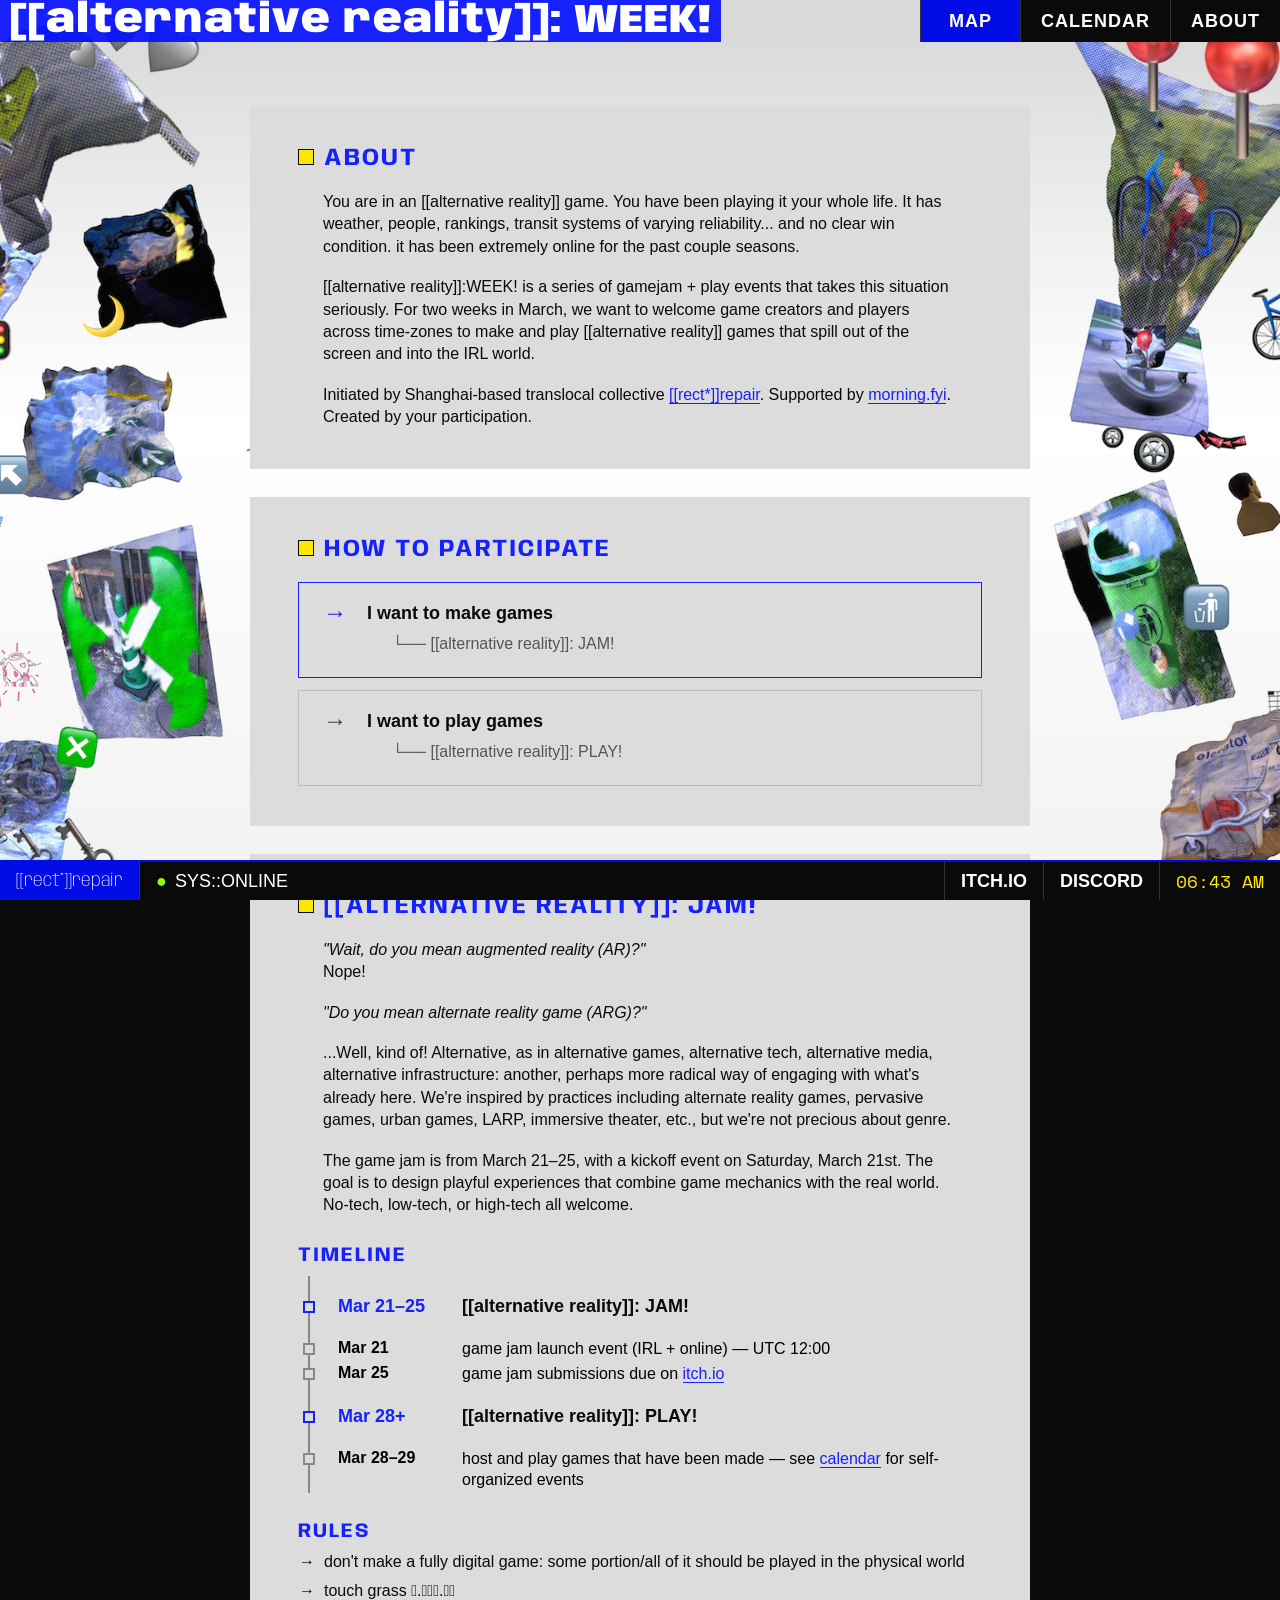
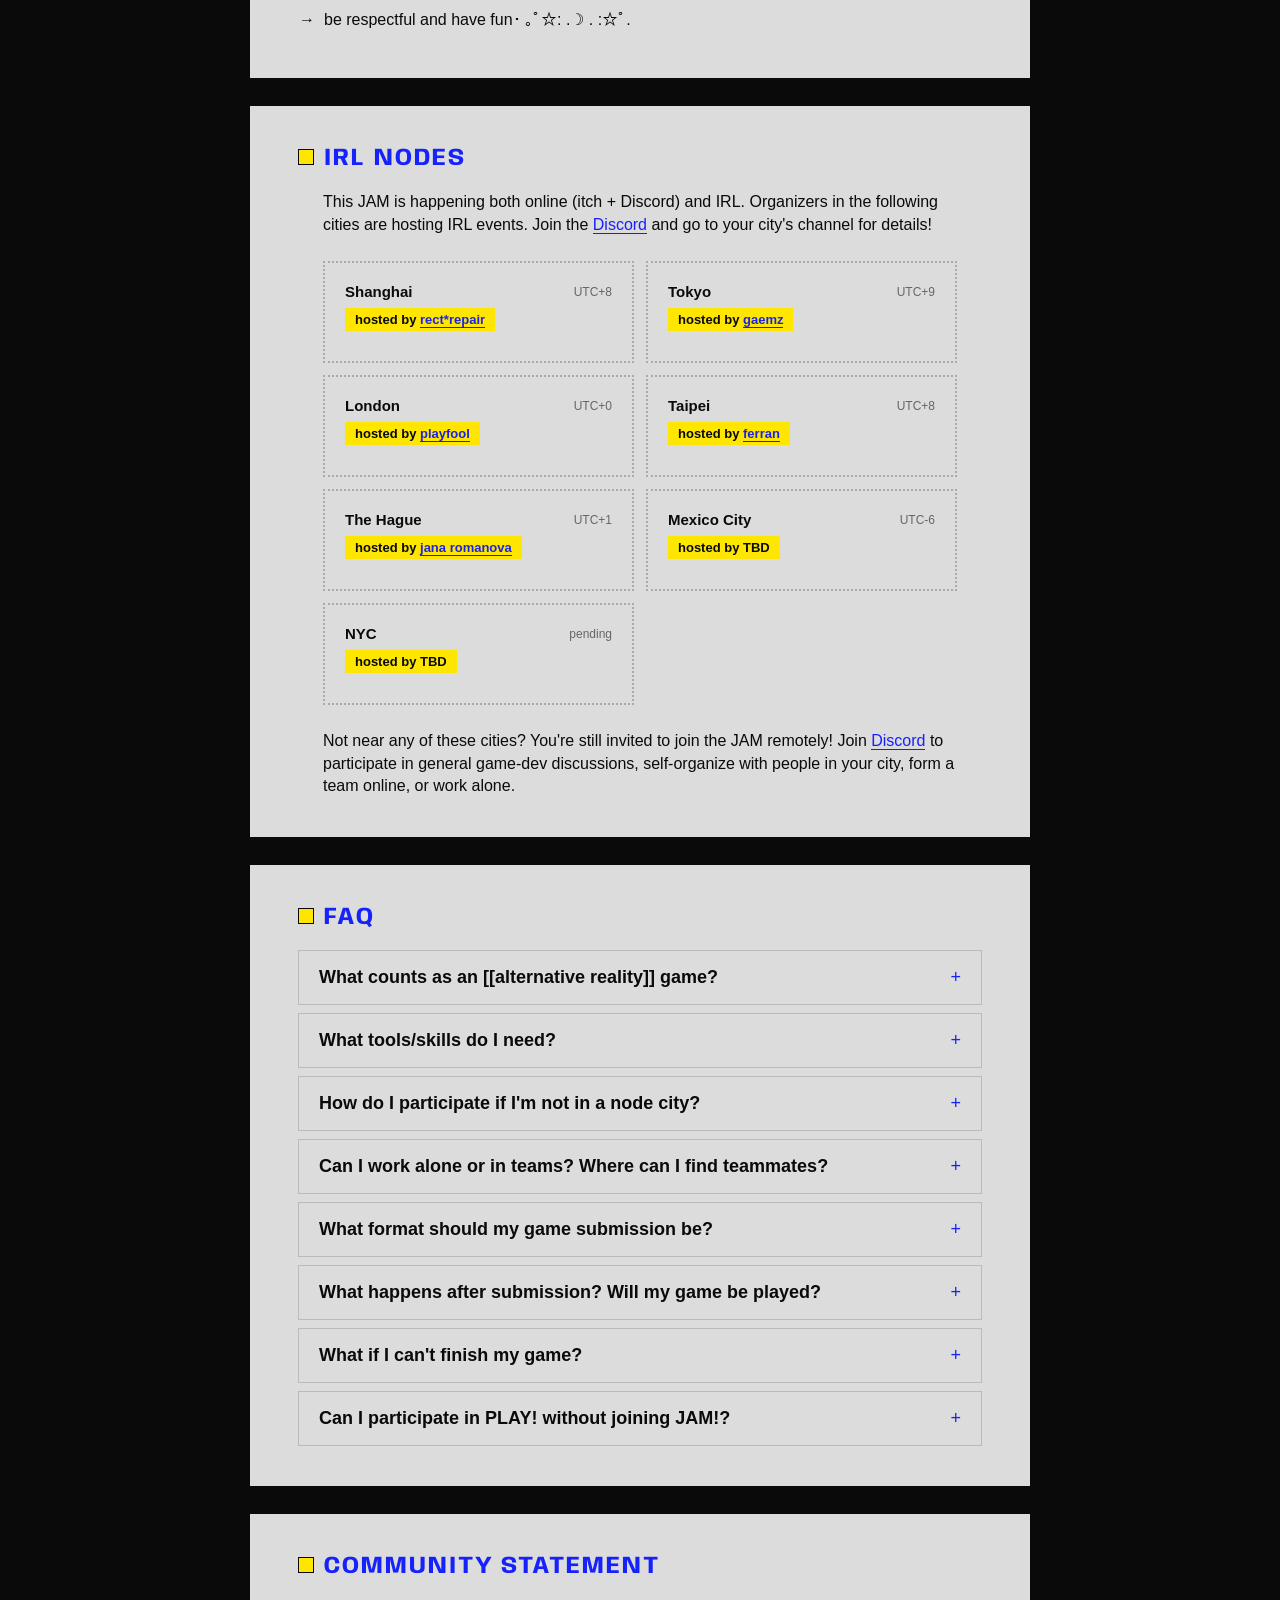
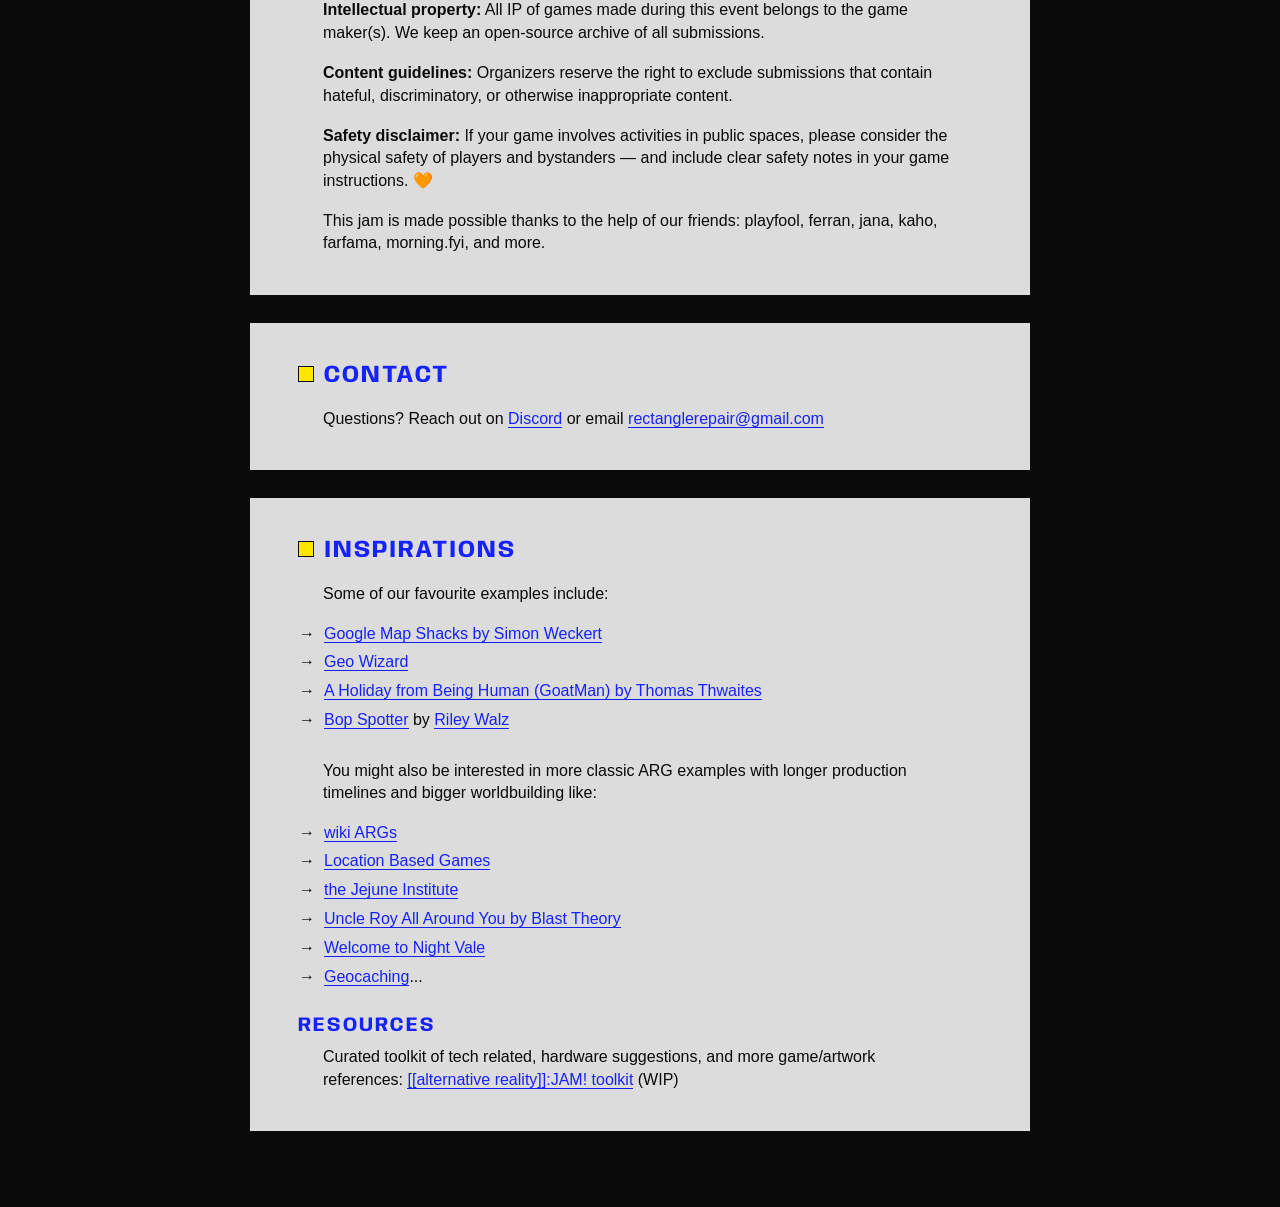
==== about.html @ b804eb49 "add calendar filter, PLAY info, temporary mobile fix" ====
<!DOCTYPE html>
<html lang="en">

<head>
    <meta charset="UTF-8">
    <meta name="viewport" content="width=device-width, initial-scale=1.0">
    <title>[[alternative reality]]: WEEK!</title>
    <link rel="icon" type="image/png" href="public/icon.png">
    <link rel="stylesheet" href="css/styles.css">
    <link rel="stylesheet" href="css/about.css">
</head>

<body class="page-about">
    <header>
        <button class="nav-toggle" onclick="document.querySelector('nav').classList.toggle('open')">☰</button>
        <div class="header-title">[[alternative reality]]: WEEK!</div>
        <nav>
            <a href="index.html" class="active">Map</a>
            <a href="calendar.html">Calendar</a>
            <a href="about.html">About</a>
        </nav>
    </header>

    <main class="about-main">
        <div class="about-content">
            <section class="about-section">
                <h2>about</h2>
                <p>You are in an [[alternative reality]] game. You have been playing it your whole life. It has weather,
                    people, rankings, transit systems of varying reliability... and no clear win condition. it has been
                    extremely online for the past couple seasons.</p>
                <p>[[alternative reality]]:WEEK! is a series of gamejam + play events that takes this situation
                    seriously. For two weeks in
                    March, we want to welcome game creators and players across time-zones to make and play [[alternative
                    reality]] games that spill out
                    of the screen and into the IRL world.</p>
                <p>Initiated by Shanghai-based translocal collective <a
                        href="http://instagram.com/rect_repair">[[rect*]]repair</a>. Supported by <a
                        href="https://morning.fyi">morning.fyi</a>. Created
                    by your participation.</p>
            </section>

            <!-- Branch selector -->
            <section class="about-section about-branch-nav">
                <h2>How to Participate</h2>
                <div class="steps">
                    <div class="step branch-step active" id="step-jam" onclick="switchBranch('jam')">
                        <div class="step-num">→</div>
                        <div class="step-content">
                            <strong>I want to make games</strong>
                            <p>└── [[alternative reality]]: JAM!</p>
                        </div>
                    </div>
                    <div class="step branch-step" id="step-play" onclick="switchBranch('play')">
                        <div class="step-num">→</div>
                        <div class="step-content">
                            <strong>I want to play games</strong>
                            <p>└── [[alternative reality]]: PLAY!</p>
                        </div>
                    </div>
                </div>
            </section>

            <!-- JAM! branch -->
            <div class="branch branch-jam active">
                <section class="about-section">
                    <h2>[[alternative reality]]: JAM!</h2>
                    <p><em>"Wait, do you mean augmented reality (AR)?"</em><br> Nope!</p>
                    <p><em>"Do you mean alternate reality game (ARG)?"</em><br></p>
                    <p>...Well, kind of! Alternative, as in alternative games, alternative tech, alternative media,
                        alternative infrastructure: another, perhaps more radical way of engaging with what's already
                        here. We're inspired by practices including alternate reality games, pervasive games, urban
                        games, LARP, immersive theater, etc., but we're not precious about genre.</p>
                    <p>The game jam is from March 21–25, with a kickoff event on Saturday, March 21st. The goal is to
                        design playful experiences that combine game mechanics with the real world. No-tech, low-tech,
                        or high-tech all welcome.</p>

                    <h3>Timeline</h3>
                    <div class="timeline">
                        <div class="timeline-item">
                            <div class="timeline-date">Mar 21–25</div>
                            <div class="timeline-content">
                                <strong>[[alternative reality]]: JAM!</strong>
                            </div>
                        </div>
                        <div class="timeline-sub-item">
                            <div class="timeline-date">Mar 21</div>
                            <div class="timeline-content">game jam launch event (IRL + online) — UTC 12:00</div>
                        </div>
                        <div class="timeline-sub-item">
                            <div class="timeline-date">Mar 25</div>
                            <div class="timeline-content">game jam submissions due on <a
                                    href="https://itch.io/jam/alternative-reality-week">itch.io</a></div>
                        </div>
                        <div class="timeline-item">
                            <div class="timeline-date">Mar 28+</div>
                            <div class="timeline-content">
                                <strong>[[alternative reality]]: PLAY!</strong>
                            </div>
                        </div>
                        <div class="timeline-sub-item">
                            <div class="timeline-date">Mar 28–29</div>
                            <div class="timeline-content">host and play games that have been made — see <a
                                    href="calendar.html">calendar</a> for self-organized events</div>
                        </div>
                    </div>

                    <h3>Rules</h3>
                    <ul>
                        <li>don't make a fully digital game: some portion/all of it should be played in the physical
                            world</li>
                        <li>touch grass 𖡼.𖤣𖥧𖡼.𖤣𖥧</li>
                        <li>be respectful and have fun･ ｡ﾟ☆: .☽ . :☆ﾟ.</li>
                    </ul>
                </section>

                <section class="about-section">
                    <h2>IRL Nodes</h2>
                    <p>This JAM is happening both online (itch + Discord) and IRL. Organizers in the following cities
                        are hosting IRL events. Join the <a href="https://discord.gg/XWcHTZeQg4">Discord</a> and go
                        to your city's channel for details!</p>
                    <div class="nodes-grid" id="nodes-grid"></div>
                    <p>Not near any of these cities? You're still invited to join the JAM remotely! Join <a
                            href="https://discord.gg/XWcHTZeQg4">Discord</a> to participate in general game-dev
                        discussions, self-organize with people in your city, form a team online, or work alone.</p>
                </section>

                <section class="about-section">
                    <h2>FAQ</h2>
                    <div class="faq-list">
                        <details class="faq-item">
                            <summary>What counts as an [[alternative reality]] game?</summary>
                            <p>Our definition is broader than the traditional "ARG"—any experience that combines game
                                mechanisms and real-world elements as part of its design. Think: GPS, maps, websites,
                                social media, texting, physical locations, role-playing, puzzles, public transport,
                                parcels, QR codes, city infrastructures, and more.</p>
                        </details>
                        <details class="faq-item">
                            <summary>What tools/skills do I need?</summary>
                            <p>Go no-tech, low-tech, or high-tech. You might use printed materials, websites, social
                                media accounts, online forums, Google Calendar, NFC tags, audio recordings… everything
                                honestly, or just clever use of public spaces.</p>
                        </details>
                        <details class="faq-item">
                            <summary>How do I participate if I'm not in a node city?</summary>
                            <p>You can make and play games from anywhere, and submit directly via itch.io! To find a
                                team or collaborator—in your city or across time zones—join the matchmaking in our
                                Discord.</p>
                        </details>
                        <details class="faq-item">
                            <summary>Can I work alone or in teams? Where can I find teammates?</summary>
                            <p>Both are equally welcome! We'd love to see teams form across countries, creating games
                                that require cooperation between multiple cities—but solo work is just as great.</p>
                        </details>
                        <details class="faq-item">
                            <summary>What format should my game submission be?</summary>
                            <p>Your itch.io submission should include:</p>
                            <ul>
                                <li><strong>Instructions page:</strong> Clear description of what game master/hosts and
                                    players need (location, materials, number of players, approximate playtime,
                                    etc.).</li>
                                <li><strong>Play mode declaration:</strong> See the options below.</li>
                                <li><strong>Any necessary files or links.</strong></li>
                            </ul>
                            <p>We encourage "pickup and play" games—well documented so anyone can join without you (the
                                designer) present.</p>
                        </details>
                        <details class="faq-item">
                            <summary>What happens after submission? Will my game be played?</summary>
                            <p>Games made during JAM! can be tested and played during the PLAY! period. How it works
                                depends on the play mode you select upon submission:</p>
                            <ul>
                                <li><strong>Self Host:</strong> You host your own game. Recruit players via Discord and
                                    organize your own sessions during the PLAY period.</li>
                                <li><strong>Open Pickup:</strong> Your game needs facilitation by someone but is
                                    clearly documented enough for others to run without you.</li>
                                <li><strong>Open Play:</strong> Your game can be played by the players without any
                                    facilitation.</li>
                            </ul>
                            <p>Organizers of IRL nodes as well as participants around the world are encouraged to host
                                public-facing games. All submissions will be included in our web archive, regardless of
                                whether they went through the PLAY! weekend.</p>
                        </details>
                        <details class="faq-item">
                            <summary>What if I can't finish my game?</summary>
                            <p>You can still submit later and self-organize play on your own timeline. Unfinished work
                                and prototypes are welcome in the archive.</p>
                        </details>
                        <details class="faq-item">
                            <summary>Can I participate in PLAY! without joining JAM!?</summary>
                            <p>Yes! PLAY! is open to everyone. Details on how to access games will be shared closer to
                                March 28.</p>
                        </details>
                    </div>
                </section>

                <section class="about-section">
                    <h2>Community Statement</h2>
                    <p><strong>Intellectual property:</strong> All IP of games made during this event belongs to the
                        game maker(s). We keep an open-source archive of all submissions.</p>
                    <p><strong>Content guidelines:</strong> Organizers reserve the right to exclude submissions that
                        contain hateful, discriminatory, or otherwise inappropriate content.</p>
                    <p><strong>Safety disclaimer:</strong> If your game involves activities in public spaces, please
                        consider the physical safety of players and bystanders — and include clear safety notes in your
                        game instructions. 🧡</p>
                    <p>This jam is made possible thanks to the help of our friends: playfool, ferran, jana, kaho,
                        farfama, morning.fyi, and more.</p>
                </section>

                <section class="about-section">
                    <h2>Contact</h2>
                    <p>Questions? Reach out on <a href="https://discord.gg/XWcHTZeQg4">Discord</a> or email
                        <a href="mailto:rectanglerepair@gmail.com">rectanglerepair@gmail.com</a>
                    </p>
                </section>

                <section class="about-section">
                    <h2>inspirations</h2>
                    <p>Some of our favourite examples include:</p>
                    <ul>
                        <li><a href="https://www.simonweckert.com/googlemapshacks.html" target="_blank"
                                rel="noopener">Google Map Shacks by Simon Weckert</a></li>
                        <li><a href="https://en.wikipedia.org/wiki/GeoWizard" target="_blank" rel="noopener">Geo
                                Wizard</a></li>
                        <li><a href="https://www.thomasthwaites.com/a-holiday-from-being-human-goatman/" target="_blank"
                                rel="noopener">A Holiday from Being Human (GoatMan) by Thomas Thwaites</a></li>
                        <li><a href="https://walzr.com/bop-spotter" target="_blank" rel="noopener">Bop Spotter</a> by
                            <a href="https://walzr.com/" target="_blank" rel="noopener">Riley Walz</a>
                        </li>
                    </ul>
                    <br>
                    <p>You might also be interested in more classic ARG examples with longer production timelines and
                        bigger worldbuilding like:</p>
                    <ul>
                        <li><a href="https://en.wikipedia.org/wiki/List_of_alternate_reality_games" target="_blank"
                                rel="noopener">wiki ARGs</a></li>
                        <li><a href="https://en.wikipedia.org/wiki/List_of_geolocation-based_video_games"
                                target="_blank" rel="noopener">Location Based Games</a></li>
                        <li><a href="https://web.archive.org/web/20140421083126/https://www.wired.com/2011/03/games-of-nonchalance-an-artistic-arg-experience-3/"
                                target="_blank" rel="noopener">the Jejune Institute</a></li>
                        <li><a href="https://www.blasttheory.co.uk/projects/uncle-roy-all-around-you/" target="_blank"
                                rel="noopener">Uncle Roy All Around You by Blast Theory</a></li>
                        <li><a href="https://www.welcometonightvale.com/" target="_blank" rel="noopener">Welcome to
                                Night Vale</a></li>
                        <li><a href="https://www.geocaching.com/play" target="_blank" rel="noopener">Geocaching</a>...
                        </li>
                    </ul>
                    <h3>Resources</h3>
                    <p>Curated toolkit of tech related, hardware suggestions, and more game/artwork references: <a
                            target="_blank"
                            href="https://docs.google.com/document/d/1BEC6eaXPB0YLhNiv1Oj7RgLSHzk-DN_jiOsfIBHckPo/edit?usp=sharing">[[alternative
                            reality]]:JAM! toolkit</a> (WIP)</p>
                </section>
            </div>

            <!-- PLAY! branch -->
            <div class="branch branch-play" id="play">
                <section class="about-section">
                    <h2>[[alternative reality]]: PLAY!</h2>
                    <p>From March 28, games made during JAM! are open for play. Find a session near you, host one, or
                        play online. PLAY! is open to everyone — you don't need to have participated in JAM! to join.
                    </p>
                </section>

                <section class="about-section">
                    <h2>How to Play</h2>
                    <div class="faq-list">
                        <details class="faq-item">
                            <summary>Find a session</summary>
                            <p>Check the calendar for upcoming sessions organized by other players and hosts. Filter by
                                your timezone or city to find something nearby, or look for online sessions open to
                                everyone.</p>
                            <p><a href="calendar.html">→ view calendar</a></p>
                        </details>
                        <details class="faq-item">
                            <summary>Host a session</summary>
                            <p>Pick any game from the itch.io submissions and organize a play session — in your city,
                                fully online, or across time zones. You don't need to be the designer to host. Join
                                Discord to coordinate with other hosts and find players.</p>
                            <p><a href="https://discord.gg/XWcHTZeQg4" target="_blank">→ join Discord</a></p>
                        </details>
                        <details class="faq-item">
                            <summary>Add your session to the calendar</summary>
                            <p>Want your session to show up on the community calendar so others can find and join?
                                Submit
                                your event details and it will appear on this site's calendar page.</p>
                            <p><a href="#" target="_blank">→ submit an event</a></p>
                        </details>
                        <details class="faq-item">
                            <summary>Self-organize</summary>
                            <p>PLAY! is open-ended — you can run sessions anytime after March 28, on your own timeline.
                                Invite others via Discord or itch.io comments. There's no deadline for playing.</p>
                        </details>
                    </div>
                </section>

                <section class="about-section">
                    <h2>Community Statement</h2>
                    <p><strong>Intellectual property:</strong> All IP of games made during this event belongs to the
                        game maker(s). We keep an open-source archive of all submissions.</p>
                    <p><strong>Content guidelines:</strong> Organizers reserve the right to exclude submissions that
                        contain hateful, discriminatory, or otherwise inappropriate content.</p>
                    <p><strong>Safety disclaimer:</strong> If your game involves activities in public spaces, please
                        consider the physical safety of players and bystanders — and include clear safety notes in your
                        game instructions. 🧡</p>
                    <p>This jam is made possible thanks to the help of our friends: playfool, ferran, jana, kaho,
                        farfama, morning.fyi, and more.</p>
                </section>

                <section class="about-section">
                    <h2>Contact</h2>
                    <p>Questions? Reach out on <a href="https://discord.gg/XWcHTZeQg4">Discord</a> or email
                        <a href="mailto:rectanglerepair@gmail.com">rectanglerepair@gmail.com</a>
                    </p>
                </section>
            </div>


        </div>
    </main>

    <footer>
        <div class="footer-brand">[[rect*]]repair</div>
        <div class="footer-status">
            <span class="blink">●</span>
            <span>SYS::ONLINE</span>
        </div>
        <div class="footer-links">
            <a href="https://itch.io/jam/alternative-reality-jam">ITCH.IO</a>
            <a href="https://discord.gg/XWcHTZeQg4">DISCORD</a>
        </div>
        <div class="footer-time" id="current-time"></div>
    </footer>
    <script src="nodes-data.js"></script>
    <script>
        function switchBranch(branch) {
            document.querySelectorAll('.branch').forEach(b => b.classList.remove('active'));
            document.querySelector('.branch-' + branch).classList.add('active');
            document.querySelectorAll('.branch-step').forEach(s => s.classList.remove('active'));
            document.getElementById('step-' + branch).classList.add('active');
            // Scroll to branch content
            document.querySelector('.branch-' + branch).scrollIntoView({ behavior: 'smooth', block: 'start' });
        }
    </script>
    <script>
        // Render nodes grid from shared data
        (function () {
            const grid = document.getElementById('nodes-grid');
            if (!grid) return;
            grid.innerHTML = NODES.map(node => {
                const orgHtml = node.url
                    ? `<div class="node-org">hosted by <a href="${node.url}">${node.org}</a></div>`
                    : `<div class="node-org">hosted by ${node.org}</div>`;
                return `
                    <div class="node-card">
                        <div class="node-header">
                            <span class="node-city">${node.city}</span>
                            <span class="node-tz">${node.tz}</span>
                        </div>
                        ${orgHtml}
                    </div>`;
            }).join('');
        })();

        function updateTime() {
            const now = new Date();
            const time = now.toLocaleTimeString('en-US', { hour: '2-digit', minute: '2-digit' });
            document.getElementById('current-time').textContent = time;
        }
        updateTime();
        setInterval(updateTime, 1000);
    </script>
</body>

</html>
---- css/styles.css ----
@import url('https://fonts.googleapis.com/css2?family=Space+Mono:ital,wght@0,400;0,700;1,400&family=Anybody:wght@400;700;900&display=swap');

:root {
    --blue: #000dffe6;
    --blue-light: #84a8ec;
    --yellow: #ffe600;
    --cyan: #0040ff;
    --lime: #91ff00;
    --black: #0a0a0a;
    --white: #ffffff;
    --gray: #dcdcdc;
    --transgray: #dcdcdca0;
    --darkgray: #6a6a6a;

    --body: Arial, sans-serif;
    --mono: 'Space Mono', monospace;
    --display: 'Anybody', sans-serif;

    --border: 2px solid var(--blue);
    --border-dark: 2px solid var(--black);

    /* gradient palette */
    --grad-1: linear-gradient(135deg, #ff6b6b 0%, #feca57 25%, #48dbfb 50%, #ff9ff3 75%, #54a0ff 100%);
    --grad-2: linear-gradient(90deg, #00ff87 0%, #60efff 50%, #ff00e5 100%);
}

* {
    margin: 0;
    padding: 0;
    box-sizing: border-box;
}

body {
    font-family: var(--body);
    font-size: 18px;
    background: var(--black);
    color: var(--white);
    min-height: 100vh;
    overflow-x: hidden;
}

/* ==================== */
/* UNIFIED HEADINGS */
/* ==================== */

h1,
h2,
h3,
h4 {
    font-family: var(--display);
    font-weight: 700;
    text-transform: uppercase;
    letter-spacing: 2px;
    color: var(--blue);
    margin: 0;
}

h1 {
    font-size: 36px;
    font-weight: 900;
}

h2 {
    font-size: 24px;
}

h3 {
    font-size: 20px;
}

h4 {
    font-size: 18px;
}


/* primary hover */
.hover-primary:hover,
.calendar-day:hover:not(.inactive),
nav a:hover,
.footer-links a:hover {
    background: var(--lime);
    color: var(--black);
}

/* secondary hover border highlight */
.hover-border:hover,
.step:hover,
.faq-item:hover,
.node-card:hover {
    border-color: var(--blue);
}


.hover-shift:hover,
.event-item:hover {
    transform: translateX(4px);
}

/* HEADER */
header {
    display: flex;
    width: 100%;
    align-items: stretch;
    position: fixed;
    z-index: 999;
    top: 0px;
}

.header-title {
    font-family: var(--display);
    font-size: 40px;
    font-weight: 900;
    color: var(--white);
    background: var(--blue);
    padding: 0 10px;
    display: flex;
    align-items: center;
    letter-spacing: 1px;
}

nav {
    background: var(--black);
    display: flex;
    margin-left: auto;
    width: 360px;
}

nav a {
    padding: 0 20px;
    text-decoration: none;
    color: var(--white);
    border-left: 1px solid #333;
    transition: all 0.1s;
    font-size: 18px;
    text-transform: uppercase;
    letter-spacing: 1px;
    font-weight: 700;
    display: flex;
    align-items: center;
    justify-content: center;
    flex: 1;
}

nav a:hover {
    background: var(--lime);
    color: var(--black);
    text-decoration: dotted;
    text-underline-position: below;
}

nav a.active {
    background: var(--blue);
    color: var(--white);
}

/* Mobile nav toggle */
.nav-toggle {
    display: none;
    font-family: var(--display);
    background: var(--blue);
    border: none;
    color: var(--white);
    font-size: 30px;
    cursor: pointer;
    z-index: 1000;
}

.nav-toggle:hover {
    background: var(--lime);
    color: var(--black);
}

/* MAIN LAYOUT */
main {
    display: flex;
    height: calc(100vh - 40px);
}

/* MAP SECTION */
.map-section {
    flex: 1;
    border-right: 3px solid var(--blue);
    position: relative;
    background: var(--black);
    overflow: hidden;
    min-width: 0;
}

#map {
    position: absolute;
    top: 0;
    left: 0;
    right: 0;
    bottom: 0;
    width: 100%;
    height: 100%;
}

/* Override maplibre popup styles for dark theme */
.maplibregl-popup-content {
    background: var(--black) !important;
    border: 2px solid var(--white) !important;
    border-radius: 0 !important;
    padding: 16px !important;
    color: var(--white) !important;
    font-family: var(--mono) !important;
}

.maplibregl-popup-close-button {
    font-size: 24px !important;
    width: 32px !important;
    height: 32px !important;
    line-height: 28px !important;
    color: var(--white) !important;
    right: 4px !important;
    top: 4px !important;
}

.maplibregl-popup-close-button:hover {
    background: var(--blue) !important;
    color: var(--white) !important;
}

.maplibregl-popup-anchor-bottom .maplibregl-popup-tip {
    border-top-color: var(--white) !important;
}

.map-overlay {
    position: absolute;
    top: 58px;
    left: 20px;
    background: var(--black);
    border: 2px solid var(--white);
    padding: 12px 16px;
    font-size: 12px;
    z-index: 10;
}

.map-overlay h3 {
    margin-bottom: 8px;
    padding-bottom: 8px;
    border-bottom: 1px solid var(--white);
    color: var(--blue);
}

.coord {
    font-family: var(--mono);
    color: #666;
}

/* Stats overlay */
.stats-overlay {
    position: absolute;
    top: 58px;
    right: 20px;
    z-index: 10;
}

.stat-box {
    background: var(--black);
    color: var(--yellow);
    padding: 12px 16px;
    margin-bottom: 8px;
    font-weight: 700;
}

/* Style switcher */
.style-switcher {
    position: absolute;
    bottom: 20px;
    left: 20px;
    background: var(--black);
    border: 1px solid var(--white);
    padding: 8px 12px;
    font-size: 12px;
    z-index: 10;
    cursor: pointer;
    transition: all 0.1s;
}

.style-switcher:hover {
    background: var(--blue);
    border-color: var(--blue);
}

.style-switcher .label {
    color: #666;
    font-size: 10px;
    text-transform: uppercase;
    letter-spacing: 1px;
    margin-bottom: 4px;
}

#style-indicator {
    color: var(--white);
    font-weight: 600;
}

.stat-box .num {
    font-family: var(--display);
    font-size: 32px;
    line-height: 1;
}

.stat-box .label {
    font-size: 10px;
    text-transform: uppercase;
    letter-spacing: 1px;
}

/* Popup styles */
.marker-popup {
    font-family: var(--mono);
    font-size: 12px;
}

.marker-popup h4 {
    margin-bottom: 4px;
    color: var(--yellow);
}

.marker-popup .org {
    color: var(--white);
    margin-bottom: 4px;
}

.marker-popup .coord {
    color: #666;
    font-size: 10px;
}

/* SIDEBAR */
.sidebar {
    margin: 40px 0;
    width: 360px;
    flex-shrink: 0;
    background: var(--gray);
    display: flex;
    flex-direction: column;
    height: 100%;
    overflow-y: auto;
}

.sidebar-section {
    border-bottom: 2px solid var(--black);
    padding: 20px;
    padding-bottom: 40px;
}

.sidebar-section h2 {
    margin-bottom: 12px;
    display: flex;
    gap: 8px;
}

.sidebar-section h2::before {
    content: '';
    width: 14px;
    height: 14px;
    background: var(--yellow);
    border: 2px solid var(--black);
}

/* CALENDAR (mini / sidebar) */
.calendar {
    display: grid;
    grid-template-columns: repeat(7, 1fr);
    gap: 2px;
    background: var(--black);
    border: 2px solid var(--black);
}

.calendar-header {
    background: var(--black);
    color: #666;
    padding: 8px 4px;
    text-align: center;
    font-size: 10px;
    text-transform: uppercase;
}

.calendar-day {
    background: var(--gray);
    padding: 6px;
    min-height: 44px;
    font-size: 12px;
    position: relative;
    cursor: pointer;
    transition: all 0.1s;
    color: var(--black);
}

.calendar-day:hover {
    background: var(--lime);
}

.calendar-day.inactive {
    background: var(--darkgray);
    color: #999;
    cursor: default;
}

.calendar-day.has-event {
    background: linear-gradient(135deg, var(--gray) 70%, transparent 70%),
        var(--yellow);
    color: var(--black);
}

.calendar-day.jam-day {
    background: linear-gradient(135deg, var(--gray) 70%, transparent 70%),
        var(--blue);
    color: var(--black);
}

.calendar-day.play-day {
    background: linear-gradient(135deg, var(--gray) 70%, transparent 70%),
        var(--lime);
    color: var(--black);
}

.calendar-day.launch {
    background: linear-gradient(135deg, var(--gray) 70%, transparent 70%),
        var(--blue);
    color: var(--black);
    font-weight: 700;
}

.day-num {
    font-weight: 600;
}

.day-label {
    font-size: 8px;
    text-transform: uppercase;
    margin-top: 2px;
    line-height: 1.2;
    color: var(--black);
}

.calendar-day.has-event .day-label {
    color: var(--black);
}

.calendar-day.launch .day-label {
    color: var(--blue);
}

/* LOCATIONS LIST */
.locations-list {
    list-style: none;
}

.location-item {
    display: flex;
    align-items: center;
    gap: 10px;
    padding: 8px 8px;
    border-bottom: 1px dotted #444;
    cursor: pointer;
    transition: all 0.1s;
}

.location-item:hover {
    padding-left: 12px;
}

.location-info {
    flex: 1;
}

.location-city {
    font-weight: 700;
    font-size: 18px;
    padding-bottom: 3px;
    color: var(--black);
}

.location-org {
    font-size: 14px;
    color: var(--blue);
}

.location-tz {
    font-size: 12px;
    color: #666;
    font-family: var(--mono);
}

/* EVENT LIST */
.event-list {
    list-style: none;
}

.event-item {
    border: 2px solid #444;
    margin-bottom: 8px;
    transition: all 0.1s;
}

.event-item:hover {
    border-color: var(--blue);
    transform: translateX(4px);
}

.event-header {
    display: flex;
    justify-content: space-between;
    align-items: center;
    padding: 10px 12px;
    border-bottom: 1px solid #444;
}

.event-title {
    color: var(--black);
    font-weight: 600;
    font-size: 16px;
}

.event-location {
    font-size: 9px;
    padding: 3px 6px;
    background: var(--blue);
    color: var(--black);
    font-weight: 700;
}

.event-meta {
    padding: 8px 12px;
    font-size: 12px;
    display: flex;
    gap: 12px;
    color: #999;
}

.event-item.event-color-jam {
    border-left: 4px solid var(--blue);
}

.event-item.event-color-play {
    border-left: 4px solid var(--yellow);
}

@keyframes blink {

    0%,
    50% {
        opacity: 1;
    }

    51%,
    100% {
        opacity: 0;
    }
}

/* FOOTER */
footer {
    background: var(--black);
    position: fixed;
    bottom: 0;
    left: 0;
    right: 0;
    height: 40px;
    display: flex;
    align-items: stretch;
    font-size: 18px;
    border-top: 2px solid var(--blue);
    z-index: 100;
}

.footer-brand {
    background: var(--blue);
    color: var(--white);
    padding: 0 16px;
    display: flex;
    align-items: center;
    font-weight: 200;
    font-family: var(--display);
}

.footer-status {
    padding: 0 16px;
    display: flex;
    align-items: center;
    gap: 8px;
    border-left: 1px solid #333;
    color: var(--white);
}

.footer-status .blink {
    color: var(--lime);
    animation: blink 1s infinite;
}

.footer-links {
    display: flex;
    margin-left: auto;
}

.footer-links a {
    color: var(--white);
    text-decoration: none;
    padding: 0 16px;
    display: flex;
    align-items: center;
    border-left: 1px solid #333;
    font-weight: 700;
    transition: all 0.1s;
}

.footer-links a:hover {
    background: var(--lime);
    color: var(--black);
}

.footer-time {
    padding: 0 16px;
    display: flex;
    align-items: center;
    border-left: 1px solid #333;
    color: var(--yellow);
    font-family: var(--mono);
}


@media (max-width: 900px) {

    main {
        flex-direction: column;
        height: auto;
        min-height: calc(100vh - 40px);
    }

    .map-section {
        min-height: 60vh;
        padding: 0px;
        border: none;
    }

    .header-title {
        font-size: 25px;
        margin: none;
        padding: none;
    }

    .nav-toggle {
        display: flex;
        align-items: center;
        padding: 0px 10px;
        order: -1;
    }

    .map-section {
        flex: 1;
        top: 38px;
        border: none;
        border-right: none;
        position: relative;
        overflow: hidden;
        min-width: 0;
    }

    nav {
        position: fixed;
        top: 0;
        left: 0;
        width: 100%;
        padding-left: 50px;
        /* height: 100vh; */
        flex-direction: column;
        background: var(--black);
        transition: transform 0.3s;
        z-index: 999;
        transform: translateX(-100%);
    }

    nav.open {
        transform: translateX(0);
    }

    nav a {
        border-left: none;
        font-size: 28px;
        padding: 10px;
        justify-content: flex-start;
    }

    /* main {
        height: 100vh;
    } */
    .sidebar {
        width: 100%;
        height: auto;
    }

    .sidebar-section {
        border-bottom: 2px solid var(--black);
        /* padding-bottom: 40px; */
    }
}

@media (max-width: 768px) {
    footer {
        font-size: 12px;
        height: auto;
        flex-wrap: wrap;
    }

    .footer-brand {
        padding: 8px 12px;
        font-size: 14px;
    }

    .footer-status {
        padding: 8px 10px;
        font-size: 11px;
    }

    .footer-links {
        order: 3;
        width: 100%;
        border-top: 1px solid #333;
    }

    .footer-links a {
        flex: 1;
        justify-content: center;
        padding: 8px;
        font-size: 11px;
        border-left: none;
        border-right: 1px solid #333;
    }

    .footer-links a:last-child {
        border-right: none;
    }

    .footer-time {
        padding: 8px 10px;
        font-size: 11px;
        margin-left: auto;
    }

    main {
        margin-bottom: 80px;
    }
}

/* UTILITIES */
.mono {
    font-family: var(--mono);
}

.uppercase {
    text-transform: uppercase;
}

.small {
    font-size: 11px;
}
---- css/about.css ----
/* Fixed background on body so it doesn't scroll; only on about page */
body.page-about {
    background: var(--black) url('../public/side-background.png') center center no-repeat fixed;
    background-size: cover;
}

.about-main {
    display: block;
    min-height: calc(100vh - 90px);
    margin-top: 58px;
    margin-bottom: 40px;
    background: transparent;
}

.about-content {
    max-width: 860px;
    margin: 0 auto;
    padding: 48px 40px;
}

.about-section {
    background: var(--gray);
    /* border: 2px solid #444; */
    padding: 40px 48px;
    margin-bottom: 28px;
    color: var(--black);
}

.about-section h2 {
    margin-bottom: 10px;
    padding-bottom: 10px;
    /* border-bottom: 1px solid #444; */
    display: flex;
    gap: 10px;
}

.about-section h3 {
    margin-top: 28px;
    padding-bottom: 10px;
    /* border-bottom: 1px solid #444; */
    display: flex;
    gap: 10px;
}

.about-section h2::before {
    content: '';
    width: 14px;
    height: 14px;
    background: var(--yellow);
    border: 1px solid var(--black);
    flex-shrink: 0;
    margin-top: 3px;
}

.about-section p {
    font-size: 16px;
    margin-bottom: 18px;
    padding: 0 25px;
    line-height: 1.4;
    color: var(--black);
}

.about-section p:last-child {
    margin-bottom: 0px;
}

.about-section ul {
    padding-left: 0;
    list-style: none;
}

.about-section li {
    font-size: 16px;
    line-height: 1.3;
    margin-bottom: 8px;
    padding-left: 26px;
    position: relative;
}

.about-section li::before {
    content: '→';
    position: absolute;
    left: 1px;
}

/* PLAY! horizontal scroll */
.play-scroll {
    display: flex;
    gap: 12px;
    overflow-x: auto;
    padding-bottom: 8px;
    scrollbar-width: thin;
    scrollbar-color: var(--blue) transparent;
}

.play-scroll::-webkit-scrollbar {
    height: 4px;
}

.play-scroll::-webkit-scrollbar-thumb {
    background: var(--blue);
}

.play-card {
    flex: 0 0 240px;
    border: 1px solid #bbb;
    padding: 18px 20px;
    display: flex;
    flex-direction: column;
    gap: 8px;
    transition: border-color 0.1s;
}

.play-card:hover {
    border-color: var(--blue);
}

.play-card-num {
    font-size: 11px;
    color: #888;
    font-family: var(--mono);
}

.play-card h4 {
    font-size: 16px;
    font-weight: 700;
    color: var(--black);
    margin: 0;
}

.play-card p {
    font-size: 14px;
    color: #444;
    margin: 0;
    padding: 0;
    line-height: 1.4;
    flex-grow: 1;
}

.play-card a {
    font-size: 13px;
    margin-top: 12px;
    display: inline-block;
}


.faq-item ul {
    list-style: disc;
}

.faq-item ul li::before {
    content: none;
}

.faq-item ul li {
    padding-left: 0;
}


.about-section a {
    color: var(--blue);
    text-decoration: none;
    border-bottom: 1px solid var(--blue);
}

.about-section a:hover {
    background: var(--blue);
    color: var(--white);
}



.about-section .timeline {
    border-left: 2px solid #888;
    margin-left: 10px;
    padding-left: 0;
}

.about-section .timeline-item {
    display: flex;
    gap: 24px;
    padding: 20px 0;
    padding-left: 28px;
    margin-left: px;
    /* border-left: 2px solid transparent; */
    position: relative;
}

.about-section .timeline-item::before {
    content: '';
    position: absolute;
    left: -7px;
    top: 25px;
    width: 8px;
    height: 8px;
    background: var(--gray);
    border: 2px solid var(--blue);
}


.about-section .timeline-date {
    font-size: 18px;
    font-weight: 700;
    min-width: 100px;
    color: var(--blue);
    /* padding-top: 0px; */
}

.about-section .timeline-content strong {
    display: block;
    font-size: 18px;
    color: var(--black);
}


.about-section .timeline-sub-item {
    display: flex;
    gap: 24px;
    padding: 2px 0;
    padding-left: 30px;
    margin-left: -2px;
    position: relative;
}

.about-section .timeline-sub-item::before {
    content: '';
    position: absolute;
    left: -5px;
    top: 6px;
    width: 8px;
    height: 8px;
    background: var(--gray);
    border: 2px solid #888;
}

.about-section .timeline-sub-item .timeline-date {
    font-size: 16px;
    font-weight: 600;
    min-width: 100px;
    color: #000000;
}

.about-section .timeline-sub-item .timeline-content {
    font-size: 16px;
    color: #000000;
    line-height: 1.3;
}


/* nodes grid */

.nodes-grid {
    display: grid;
    grid-template-columns: repeat(auto-fit, minmax(220px, 1fr));
    gap: 12px;
    margin: 25px;
}

.node-card {
    border: 2px dotted #aaa;
    padding: 20px;
    transition: all 0.1s;
    background: var(--gray);
}

.node-card:hover {
    border-color: var(--blue);
    transform: translateY(-2px);
}

.node-header {
    display: flex;
    justify-content: space-between;
    align-items: center;
    margin-bottom: 8px;
}

.node-city {
    font-size: 15px;
    font-weight: 600;
    color: var(--black);
}

.node-tz {
    font-size: 12px;
    color: #666;
}

.node-org {
    font-size: 13px;
    padding: 4px 10px;
    background: var(--yellow);
    color: var(--black);
    display: inline-block;
    margin-bottom: 10px;
    font-weight: 700;
}


/* ???? */

.steps {
    display: grid;
    gap: 12px;
}

.step {
    display: flex;
    gap: 20px;
    padding: 20px 24px;
    border: 1px solid #bbb;
    transition: all 0.1s;
    background: var(--gray);
}

.step:hover {
    border-color: var(--blue);
}

.step-num {
    font-size: 24px;
    font-weight: 700;
    color: #444;
    line-height: 1;
    font-family: var(--display);
}

.step:hover .step-num {
    color: var(--blue);
}

.step-content strong {
    display: block;
    font-size: 18px;
    margin-bottom: 6px;
    color: var(--black);
}

.step-content p {
    font-size: 16px;
    color: #555;
    margin: 0;
    line-height: 1.7;
}

/* FAQ */

.faq-list {
    display: grid;
    gap: 8px;
}

.faq-item {
    border: 1px solid #bbb;
    transition: all 0.1s;
    background: var(--gray);
}

.faq-item[open] {
    border-color: var(--black);
}

.faq-item:hover {
    border-color: var(--blue);
}

.faq-item summary {
    padding: 16px 20px;
    cursor: pointer;
    font-size: 18px;
    font-weight: 600;
    list-style: none;
    display: flex;
    justify-content: space-between;
    align-items: center;
    color: var(--black);
}

.faq-item summary::after {
    content: '+';
    font-size: 18px;
    font-weight: 400;
    color: var(--blue);
    flex-shrink: 0;
    margin-left: 12px;
}

.faq-item[open] summary::after {
    content: '−';
}

.faq-item summary::-webkit-details-marker {
    display: none;
}

.faq-item p,
.faq-item ul {
    padding: 0 20px 20px;
    font-size: 16px;
    color: #333;
    margin: 0;
    border-top: 1px dashed #ccc;
    padding-top: 16px;
    line-height: 1.3;
}

.faq-item ul {
    padding-left: 40px;
}

.faq-item ul li {
    margin-bottom: 8px;
}

/* ==================== */
/* JAM / PLAY BRANCHES  */
/* ==================== */

.branch {
    display: none;
}

.branch.active {
    display: block;
}

/* Branch selector steps */
.branch-step {
    cursor: pointer;
    transition: all 0.1s;
}

.branch-step.active {
    border-color: var(--blue);
}

.branch-step.active .step-num {
    color: var(--blue);
}

/* PLAY branch active selector */
#step-play.active {
    border-color: var(--blue);
}

#step-play.active .step-num {
    color: var(--blue);
}
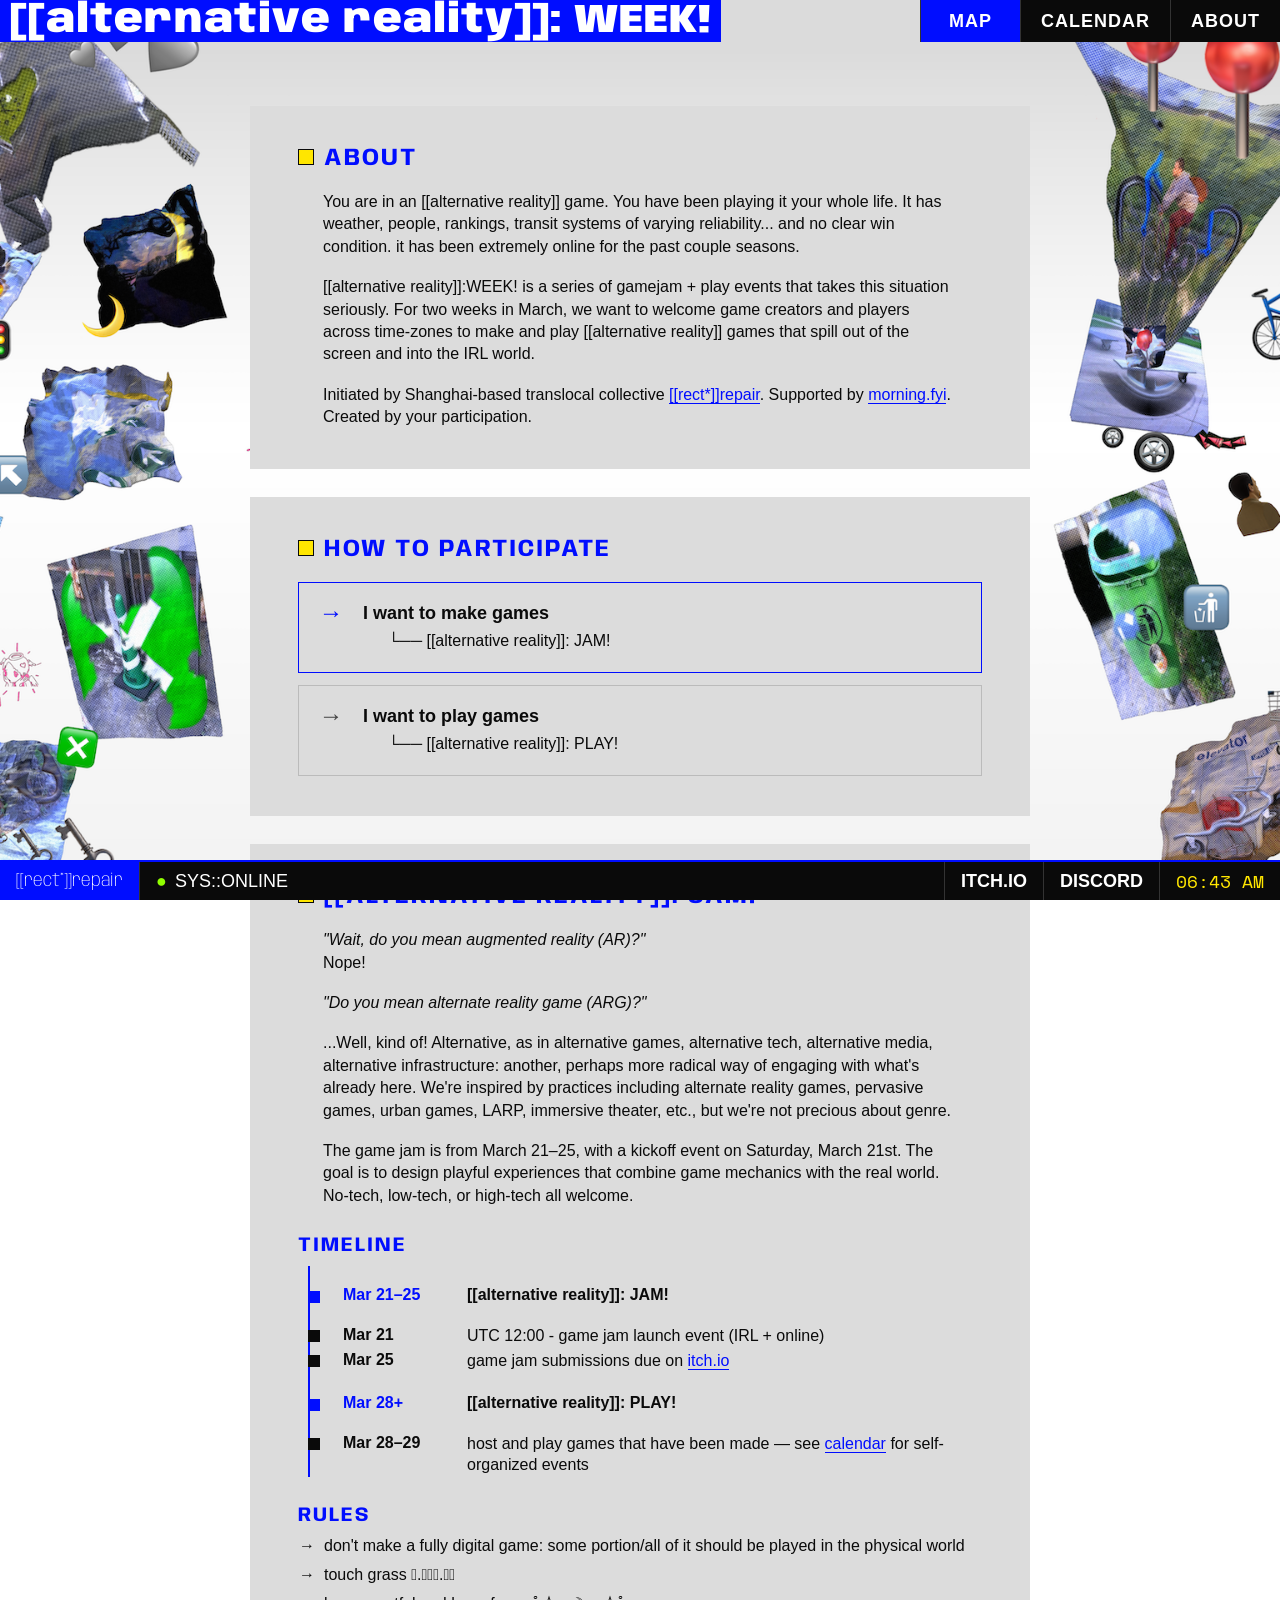
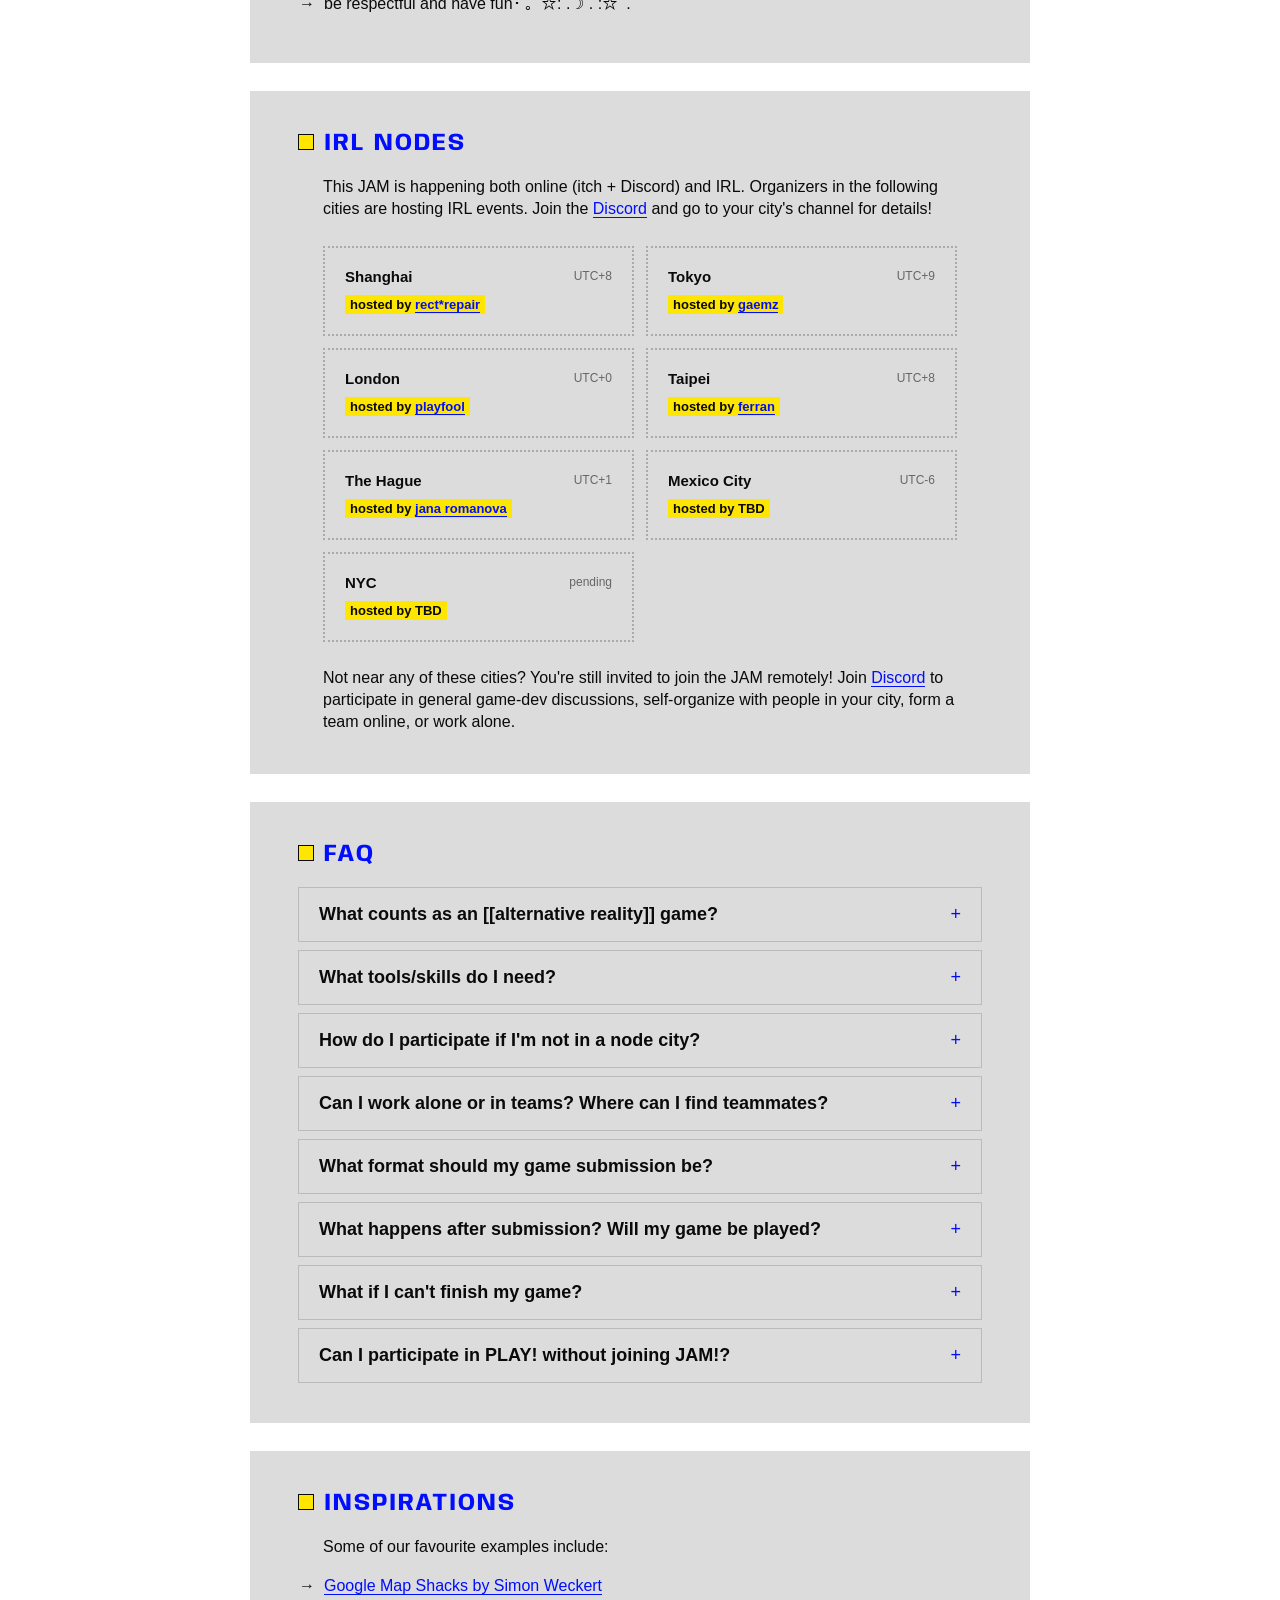
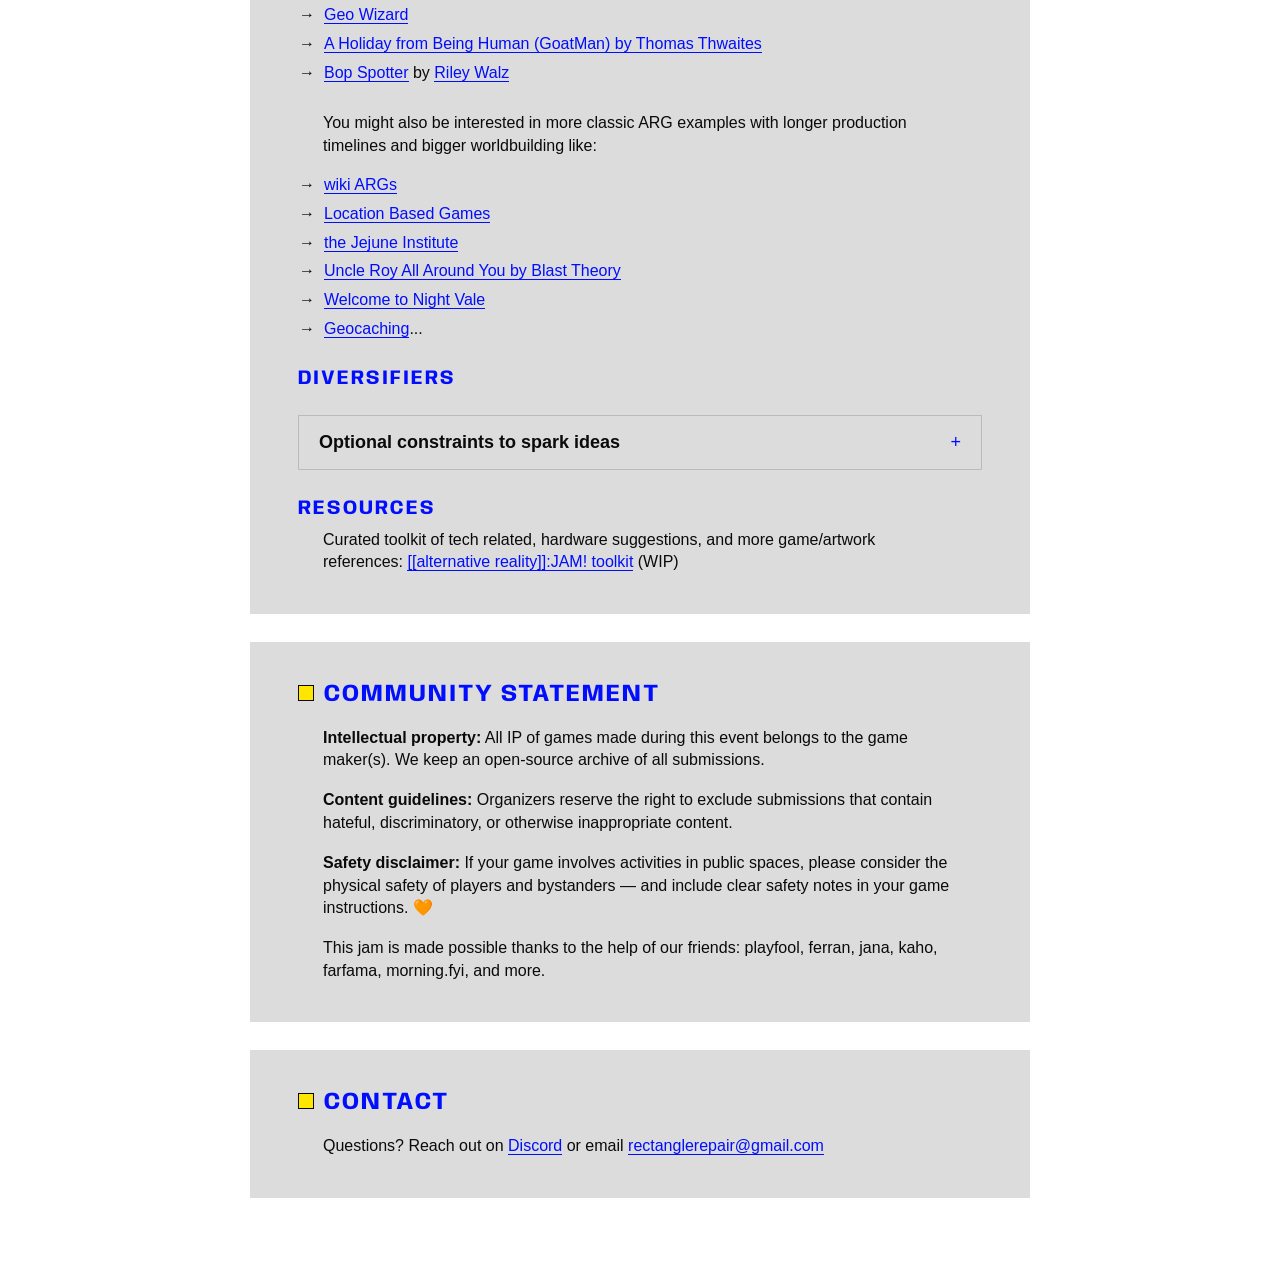
==== commit 8d086974: "bahhh mobile friendly css >.<" ====
--- a/about.html
+++ b/about.html
@@ -84,7 +84,7 @@
                         </div>
                         <div class="timeline-sub-item">
                             <div class="timeline-date">Mar 21</div>
-                            <div class="timeline-content">game jam launch event (IRL + online) — UTC 12:00</div>
+                            <div class="timeline-content">UTC 12:00 - game jam launch event (IRL + online) </div>
                         </div>
                         <div class="timeline-sub-item">
                             <div class="timeline-date">Mar 25</div>
@@ -169,12 +169,11 @@
                             <p>Games made during JAM! can be tested and played during the PLAY! period. How it works
                                 depends on the play mode you select upon submission:</p>
                             <ul>
-                                <li><strong>Self Host:</strong> You host your own game. Recruit players via Discord and
-                                    organize your own sessions during the PLAY period.</li>
-                                <li><strong>Open Pickup:</strong> Your game needs facilitation by someone but is
-                                    clearly documented enough for others to run without you.</li>
-                                <li><strong>Open Play:</strong> Your game can be played by the players without any
-                                    facilitation.</li>
+                                <li><strong>Self Host:</strong> This game cannot run without me.</li>
+                                <li><strong>Open Pickup:</strong> My game needs facilitation by someone, but is clearly
+                                    documented enough for others to run without me.</li>
+                                <li><strong>Open Play:</strong> My game can be played by the players themselves without
+                                    and facilitation / game master.</li>
                             </ul>
                             <p>Organizers of IRL nodes as well as participants around the world are encouraged to host
                                 public-facing games. All submissions will be included in our web archive, regardless of
@@ -191,26 +190,6 @@
                                 March 28.</p>
                         </details>
                     </div>
-                </section>
-
-                <section class="about-section">
-                    <h2>Community Statement</h2>
-                    <p><strong>Intellectual property:</strong> All IP of games made during this event belongs to the
-                        game maker(s). We keep an open-source archive of all submissions.</p>
-                    <p><strong>Content guidelines:</strong> Organizers reserve the right to exclude submissions that
-                        contain hateful, discriminatory, or otherwise inappropriate content.</p>
-                    <p><strong>Safety disclaimer:</strong> If your game involves activities in public spaces, please
-                        consider the physical safety of players and bystanders — and include clear safety notes in your
-                        game instructions. 🧡</p>
-                    <p>This jam is made possible thanks to the help of our friends: playfool, ferran, jana, kaho,
-                        farfama, morning.fyi, and more.</p>
-                </section>
-
-                <section class="about-section">
-                    <h2>Contact</h2>
-                    <p>Questions? Reach out on <a href="https://discord.gg/XWcHTZeQg4">Discord</a> or email
-                        <a href="mailto:rectanglerepair@gmail.com">rectanglerepair@gmail.com</a>
-                    </p>
                 </section>
 
                 <section class="about-section">
@@ -244,11 +223,78 @@
                         <li><a href="https://www.geocaching.com/play" target="_blank" rel="noopener">Geocaching</a>...
                         </li>
                     </ul>
+                    <h3>Diversifiers</h3>
+                    <details class="diversifiers-list">
+                        <summary>Optional constraints to spark ideas</summary>
+                        <ul>
+                            <li><strong>hyper-local:</strong> the entire game takes place within a single city block
+                            </li>
+                            <li><strong>the long game:</strong> intended to be played for over a year</li>
+                            <li><strong>the flash game:</strong> must be completed in under 10 minutes</li>
+                            <li><strong>translocal:</strong> requires collaboration or competition between players in
+                                two different time zones</li>
+                            <li><strong>cross-border:</strong> collaborate with a designer from another country</li>
+                            <li><strong>weather-report:</strong> use weather as a game element</li>
+                            <li><strong>synchronicity:</strong> can only be played at a specific location at a specific
+                                time</li>
+                            <li><strong>ubiquity:</strong> designed to be played simultaneously in multiple places
+                                around the world</li>
+                            <li><strong>public props:</strong> incorporate public objects: poles, trash bins, transit
+                                systems, license plates, bollards, road signs, POS machines</li>
+                            <li><strong>flora &amp; fauna:</strong> flowers, trees, animals, animal tracks, public art,
+                                statues in the city</li>
+                            <li><strong>access-denied:</strong> areas that require ID cards, keys, or memberships</li>
+                            <li><strong>dead zones:</strong> center the game on invisible infrastructure: signal dead
+                                zones, utility grids, waste routes, trash sites</li>
+                            <li><strong>open source:</strong> use public information: schedules, notice boards,
+                                graffiti, flyers, ads, maps, clothing, public APIs</li>
+                            <li><strong>forgotten city:</strong> make people visit abandoned places (legally)</li>
+                            <li><strong>urban outfitter:</strong> everyday places – convenience stores, parks, gyms,
+                                restaurants, restrooms, parking lots</li>
+                            <li><strong>death stranding:</strong> focus on urban actions: traversing, observing,
+                                shopping, roleplaying, searching, delivering, gathering, talking, cycling</li>
+                            <li><strong>the s&amp;p 500:</strong> base your game mechanics on local prices and
+                                socioeconomic factors: rent, real estate, gas, food, salaries</li>
+                            <li><strong>rogue-like:</strong> gamify a daily routine</li>
+                            <li><strong>the mmo:</strong> requires more than 10 people to participate</li>
+                            <li><strong>add friend:</strong> a game for strangers to become friends</li>
+                            <li><strong>youtube irl:</strong> pay tribute to an internet legend ARG you watched but
+                                never played</li>
+                            <li><strong>urban legend:</strong> design a game that becomes an urban legend</li>
+                            <li><strong>irl port:</strong> recreate a game genre in real life</li>
+                            <li><strong>prankster:</strong> successfully prank an online community</li>
+                            <li><strong>the historian:</strong> create a fictional company, game, or history</li>
+                            <li><strong>the influencer:</strong> make something go viral</li>
+                            <li><strong>larp:</strong> make a larp</li>
+                            <li><strong>olympics:</strong> invent a new sport</li>
+                        </ul>
+                    </details>
                     <h3>Resources</h3>
                     <p>Curated toolkit of tech related, hardware suggestions, and more game/artwork references: <a
                             target="_blank"
                             href="https://docs.google.com/document/d/1BEC6eaXPB0YLhNiv1Oj7RgLSHzk-DN_jiOsfIBHckPo/edit?usp=sharing">[[alternative
                             reality]]:JAM! toolkit</a> (WIP)</p>
+                </section>
+
+
+                <section class="about-section">
+                    <h2>Community Statement</h2>
+                    <p><strong>Intellectual property:</strong> All IP of games made during this event belongs to the
+                        game maker(s). We keep an open-source archive of all submissions.</p>
+                    <p><strong>Content guidelines:</strong> Organizers reserve the right to exclude submissions that
+                        contain hateful, discriminatory, or otherwise inappropriate content.</p>
+                    <p><strong>Safety disclaimer:</strong> If your game involves activities in public spaces, please
+                        consider the physical safety of players and bystanders — and include clear safety notes in your
+                        game instructions. 🧡</p>
+                    <p>This jam is made possible thanks to the help of our friends: playfool, ferran, jana, kaho,
+                        farfama, morning.fyi, and more.</p>
+                </section>
+
+                <section class="about-section">
+                    <h2>Contact</h2>
+                    <p>Questions? Reach out on <a href="https://discord.gg/XWcHTZeQg4">Discord</a> or email
+                        <a href="mailto:rectanglerepair@gmail.com">rectanglerepair@gmail.com</a>
+                    </p>
                 </section>
             </div>
 
--- a/css/styles.css
+++ b/css/styles.css
@@ -1,7 +1,7 @@
 @import url('https://fonts.googleapis.com/css2?family=Space+Mono:ital,wght@0,400;0,700;1,400&family=Anybody:wght@400;700;900&display=swap');
 
 :root {
-    --blue: #000dffe6;
+    --blue: #000dff;
     --blue-light: #84a8ec;
     --yellow: #ffe600;
     --cyan: #0040ff;
@@ -9,7 +9,7 @@
     --black: #0a0a0a;
     --white: #ffffff;
     --gray: #dcdcdc;
-    --transgray: #dcdcdca0;
+    --transgray: #dcdcdcb2;
     --darkgray: #6a6a6a;
 
     --body: Arial, sans-serif;
--- a/css/about.css
+++ b/css/about.css
@@ -1,6 +1,6 @@
 /* Fixed background on body so it doesn't scroll; only on about page */
 body.page-about {
-    background: var(--black) url('../public/side-background.png') center center no-repeat fixed;
+    background: url('../public/side-background.png') center center no-repeat fixed;
     background-size: cover;
 }
 
@@ -20,7 +20,6 @@
 
 .about-section {
     background: var(--gray);
-    /* border: 2px solid #444; */
     padding: 40px 48px;
     margin-bottom: 28px;
     color: var(--black);
@@ -29,7 +28,6 @@
 .about-section h2 {
     margin-bottom: 10px;
     padding-bottom: 10px;
-    /* border-bottom: 1px solid #444; */
     display: flex;
     gap: 10px;
 }
@@ -37,7 +35,6 @@
 .about-section h3 {
     margin-top: 28px;
     padding-bottom: 10px;
-    /* border-bottom: 1px solid #444; */
     display: flex;
     gap: 10px;
 }
@@ -46,6 +43,7 @@
     content: '';
     width: 14px;
     height: 14px;
+    min-height: 10px;
     background: var(--yellow);
     border: 1px solid var(--black);
     flex-shrink: 0;
@@ -61,7 +59,7 @@
 }
 
 .about-section p:last-child {
-    margin-bottom: 0px;
+    margin-bottom: 0;
 }
 
 .about-section ul {
@@ -83,80 +81,6 @@
     left: 1px;
 }
 
-/* PLAY! horizontal scroll */
-.play-scroll {
-    display: flex;
-    gap: 12px;
-    overflow-x: auto;
-    padding-bottom: 8px;
-    scrollbar-width: thin;
-    scrollbar-color: var(--blue) transparent;
-}
-
-.play-scroll::-webkit-scrollbar {
-    height: 4px;
-}
-
-.play-scroll::-webkit-scrollbar-thumb {
-    background: var(--blue);
-}
-
-.play-card {
-    flex: 0 0 240px;
-    border: 1px solid #bbb;
-    padding: 18px 20px;
-    display: flex;
-    flex-direction: column;
-    gap: 8px;
-    transition: border-color 0.1s;
-}
-
-.play-card:hover {
-    border-color: var(--blue);
-}
-
-.play-card-num {
-    font-size: 11px;
-    color: #888;
-    font-family: var(--mono);
-}
-
-.play-card h4 {
-    font-size: 16px;
-    font-weight: 700;
-    color: var(--black);
-    margin: 0;
-}
-
-.play-card p {
-    font-size: 14px;
-    color: #444;
-    margin: 0;
-    padding: 0;
-    line-height: 1.4;
-    flex-grow: 1;
-}
-
-.play-card a {
-    font-size: 13px;
-    margin-top: 12px;
-    display: inline-block;
-}
-
-
-.faq-item ul {
-    list-style: disc;
-}
-
-.faq-item ul li::before {
-    content: none;
-}
-
-.faq-item ul li {
-    padding-left: 0;
-}
-
-
 .about-section a {
     color: var(--blue);
     text-decoration: none;
@@ -169,11 +93,12 @@
 }
 
 
+/* Timeline */
 
 .about-section .timeline {
-    border-left: 2px solid #888;
+    border-left: 2px solid var(--blue);
     margin-left: 10px;
-    padding-left: 0;
+    padding-left: 5px;
 }
 
 .about-section .timeline-item {
@@ -181,8 +106,6 @@
     gap: 24px;
     padding: 20px 0;
     padding-left: 28px;
-    margin-left: px;
-    /* border-left: 2px solid transparent; */
     position: relative;
 }
 
@@ -193,25 +116,22 @@
     top: 25px;
     width: 8px;
     height: 8px;
-    background: var(--gray);
+    background: var(--blue);
     border: 2px solid var(--blue);
 }
 
-
 .about-section .timeline-date {
-    font-size: 18px;
+    font-size: 16px;
     font-weight: 700;
     min-width: 100px;
     color: var(--blue);
-    /* padding-top: 0px; */
 }
 
 .about-section .timeline-content strong {
     display: block;
-    font-size: 18px;
-    color: var(--black);
-}
-
+    font-size: 16px;
+    color: var(--black);
+}
 
 .about-section .timeline-sub-item {
     display: flex;
@@ -229,25 +149,25 @@
     top: 6px;
     width: 8px;
     height: 8px;
-    background: var(--gray);
-    border: 2px solid #888;
+    background: var(--black);
+    border: 2px solid var(--black);
 }
 
 .about-section .timeline-sub-item .timeline-date {
     font-size: 16px;
     font-weight: 600;
     min-width: 100px;
-    color: #000000;
+    color: var(--black);
 }
 
 .about-section .timeline-sub-item .timeline-content {
     font-size: 16px;
-    color: #000000;
+    color: var(--black);
     line-height: 1.3;
 }
 
 
-/* nodes grid */
+/* Nodes grid */
 
 .nodes-grid {
     display: grid;
@@ -288,16 +208,15 @@
 
 .node-org {
     font-size: 13px;
-    padding: 4px 10px;
+    padding: 2px 5px;
     background: var(--yellow);
     color: var(--black);
     display: inline-block;
-    margin-bottom: 10px;
     font-weight: 700;
 }
 
 
-/* ???? */
+/* Branch selector */
 
 .steps {
     display: grid;
@@ -307,7 +226,7 @@
 .step {
     display: flex;
     gap: 20px;
-    padding: 20px 24px;
+    padding: 20px;
     border: 1px solid #bbb;
     transition: all 0.1s;
     background: var(--gray);
@@ -338,9 +257,8 @@
 
 .step-content p {
     font-size: 16px;
-    color: #555;
+    color: var(--black);
     margin: 0;
-    line-height: 1.7;
 }
 
 /* FAQ */
@@ -395,22 +313,28 @@
 
 .faq-item p,
 .faq-item ul {
-    padding: 0 20px 20px;
+    padding: 16px 20px 20px;
     font-size: 16px;
     color: #333;
     margin: 0;
     border-top: 1px dashed #ccc;
-    padding-top: 16px;
     line-height: 1.3;
 }
 
 .faq-item ul {
+    list-style: disc;
     padding-left: 40px;
 }
 
+.faq-item ul li::before {
+    content: none;
+}
+
 .faq-item ul li {
+    padding-left: 0;
     margin-bottom: 8px;
 }
+
 
 /* ==================== */
 /* JAM / PLAY BRANCHES  */
@@ -424,7 +348,6 @@
     display: block;
 }
 
-/* Branch selector steps */
 .branch-step {
     cursor: pointer;
     transition: all 0.1s;
@@ -438,11 +361,190 @@
     color: var(--blue);
 }
 
-/* PLAY branch active selector */
-#step-play.active {
+
+/* Diversifiers */
+
+.diversifiers-list {
+    border: 1px solid #bbb;
+    transition: border-color 0.1s;
+    margin-top: 16px;
+}
+
+.diversifiers-list[open] {
+    border-color: var(--black);
+}
+
+.diversifiers-list:hover {
     border-color: var(--blue);
 }
 
-#step-play.active .step-num {
+.diversifiers-list>summary {
+    padding: 16px 20px;
+    cursor: pointer;
+    font-size: 18px;
+    font-weight: 600;
+    list-style: none;
+    display: flex;
+    justify-content: space-between;
+    align-items: center;
+    color: var(--black);
+}
+
+.diversifiers-list>summary::after {
+    content: '+';
+    font-size: 18px;
+    font-weight: 400;
     color: var(--blue);
+    flex-shrink: 0;
+    margin-left: 12px;
+}
+
+.diversifiers-list[open]>summary::after {
+    content: '−';
+}
+
+.diversifiers-list>summary::-webkit-details-marker {
+    display: none;
+}
+
+.diversifiers-list>ul {
+    padding: 16px 20px 20px;
+    margin: 0;
+    border-top: 1px dashed #ccc;
+    columns: 2;
+    column-gap: 32px;
+}
+
+.diversifiers-list>ul li {
+    break-inside: avoid;
+    font-size: 15px;
+    line-height: 1.35;
+    margin-bottom: 10px;
+    padding-left: 0;
+    position: static;
+}
+
+.diversifiers-list>ul li::before {
+    content: none;
+}
+
+
+/* ==================== */
+/* MOBILE               */
+/* ==================== */
+
+@media (max-width: 900px) {
+    body.page-about {
+        background: var(--black) url('../public/bg-vert.png') left top no-repeat fixed;
+        background-size: cover;
+    }
+
+    .about-main {
+        min-height: 100%;
+        margin-top: 40px;
+    }
+
+    .about-content {
+        padding: 20px;
+    }
+
+    .about-section {
+        margin: 20px 0;
+        padding: 15px;
+    }
+
+    .about-section h2 {
+        font-size: 18px;
+        margin: 4px;
+        padding-bottom: 10px;
+        gap: 0;
+        word-break: break-word;
+        overflow-wrap: anywhere;
+        min-width: 0;
+    }
+
+    .about-section h3 {
+        font-size: 15px;
+        word-break: break-word;
+        overflow-wrap: anywhere;
+        min-width: 0;
+    }
+
+    .about-section h2::before {
+        display: none;
+    }
+
+    .about-section p {
+        font-size: 15px;
+        margin: 8px 0;
+        padding: 0 20px;
+    }
+
+    .about-section p:last-child {
+        margin-bottom: 12px;
+    }
+
+    .about-section li {
+        font-size: 14px;
+        line-height: 1.2;
+    }
+
+    /* Timeline */
+    .about-section .timeline-item {
+        padding-left: 12px;
+        margin-left: 0;
+        gap: 2px;
+    }
+
+    .about-section .timeline-date {
+        font-size: 14px;
+        min-width: auto;
+    }
+
+    .about-section .timeline-content strong {
+        font-size: 14px;
+    }
+
+    .about-section .timeline-sub-item {
+        font-size: 14px;
+        gap: 2px;
+        padding-left: 12px;
+        margin-left: 0;
+    }
+
+    .about-section .timeline-sub-item .timeline-date {
+        font-size: 14px;
+        min-width: auto;
+    }
+
+    .about-section .timeline-sub-item .timeline-content {
+        font-size: 14px;
+    }
+
+    /* Branch selector */
+    .step {
+        gap: 12px;
+        padding: 12px;
+        min-height: 60px;
+    }
+
+    /* Nodes */
+    .node-card {
+        padding: 12px;
+    }
+
+    /* FAQ / collapsibles */
+    .faq-item summary,
+    .diversifiers-list>summary {
+        padding: 12px 14px;
+        font-size: 15px;
+        word-break: break-word;
+        overflow-wrap: anywhere;
+        min-width: 0;
+    }
+
+    /* Diversifiers: single column on mobile */
+    .diversifiers-list>ul {
+        columns: 1;
+    }
 }
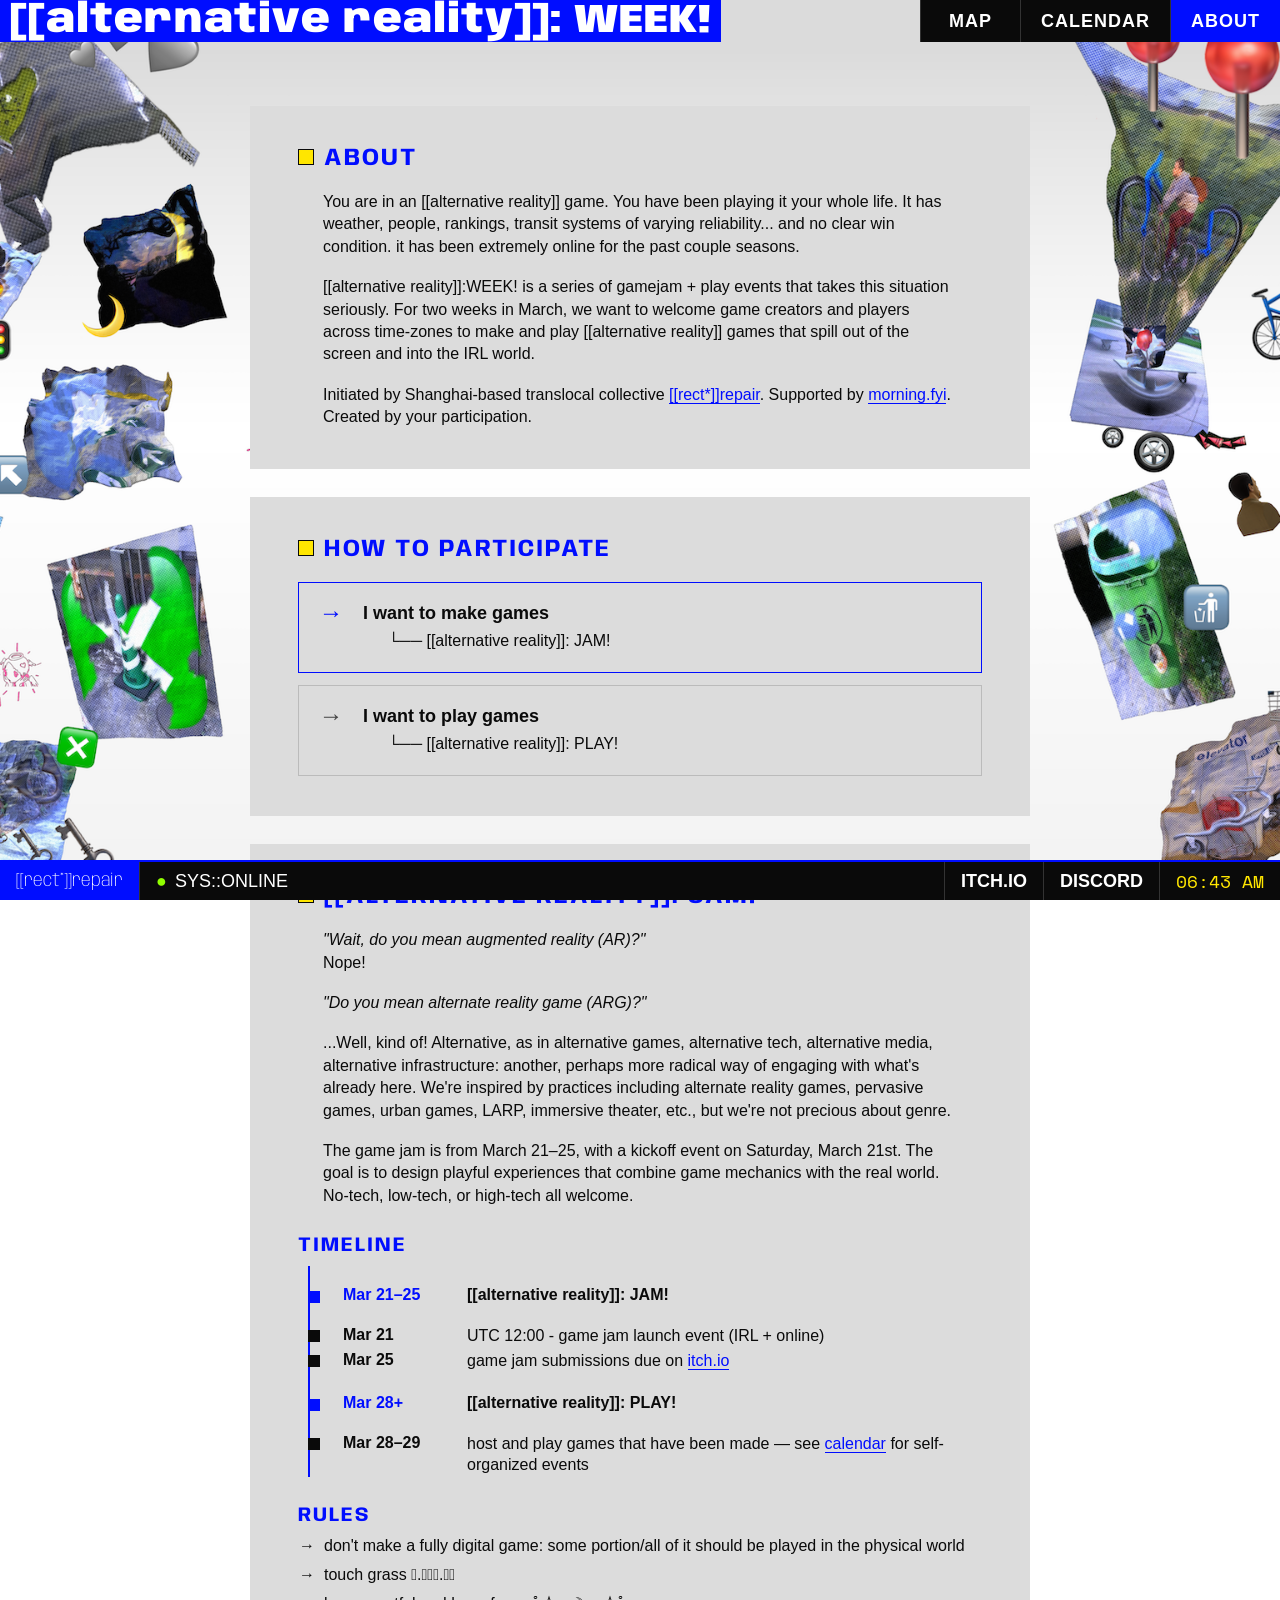
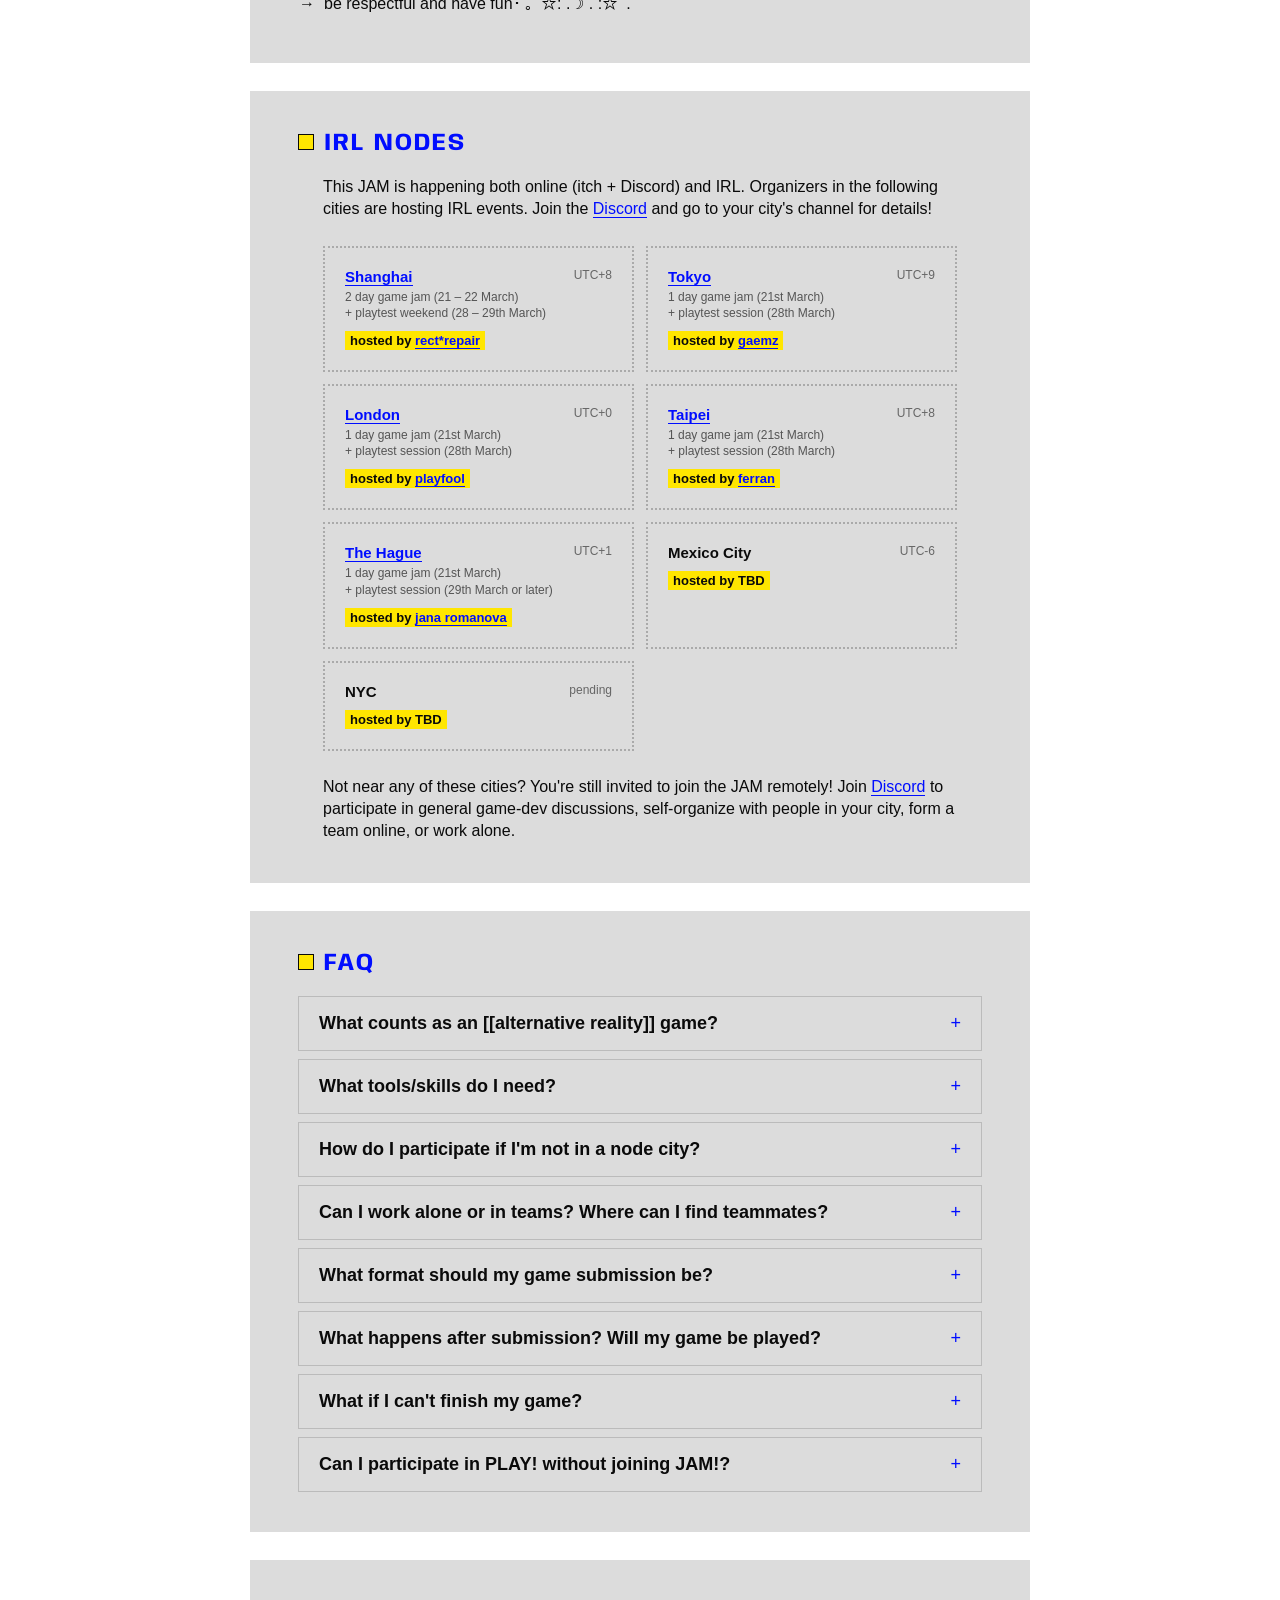
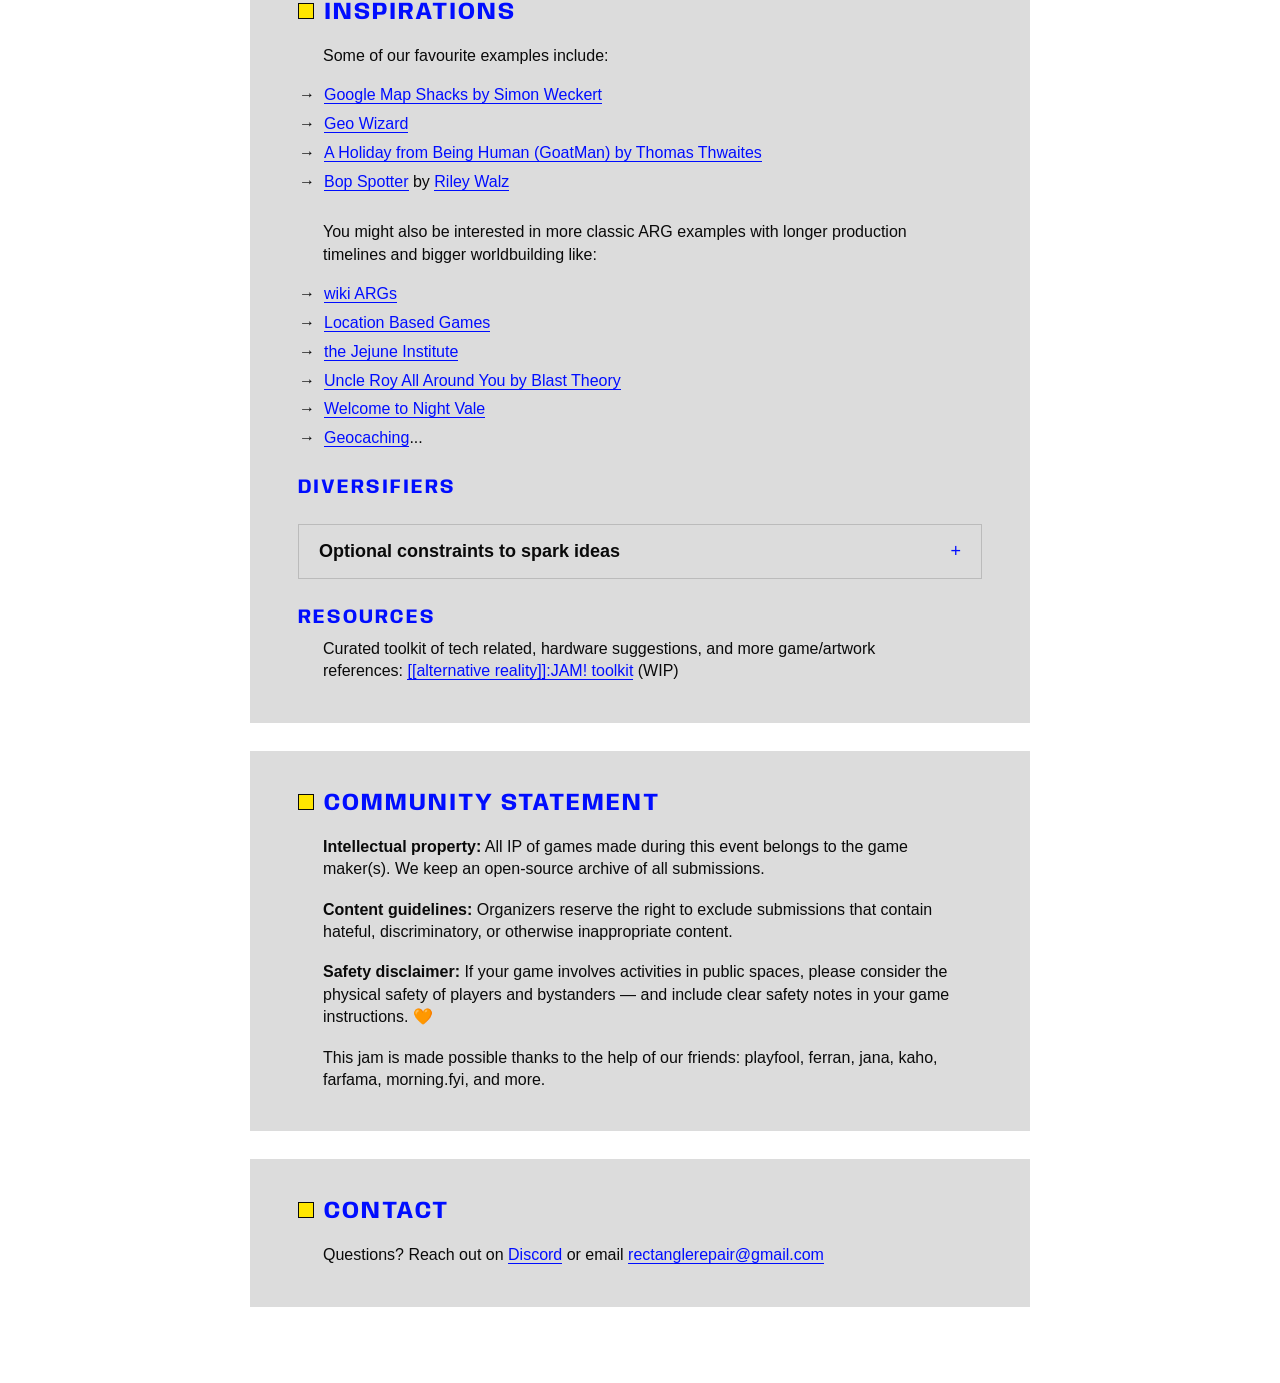
==== commit dd1d9eb5: "added links and fixed the about button" ====
--- a/about.html
+++ b/about.html
@@ -15,9 +15,9 @@
         <button class="nav-toggle" onclick="document.querySelector('nav').classList.toggle('open')">☰</button>
         <div class="header-title">[[alternative reality]]: WEEK!</div>
         <nav>
-            <a href="index.html" class="active">Map</a>
+            <a href="index.html">Map</a>
             <a href="calendar.html">Calendar</a>
-            <a href="about.html">About</a>
+            <a href="about.html" class="active">About</a>
         </nav>
     </header>
 
@@ -186,8 +186,7 @@
                         </details>
                         <details class="faq-item">
                             <summary>Can I participate in PLAY! without joining JAM!?</summary>
-                            <p>Yes! PLAY! is open to everyone. Details on how to access games will be shared closer to
-                                March 28.</p>
+                            <p>Yes! PLAY! is open to everyone. Join discord and go to #host-and-join games. Also keep an eye out on the <a href="calendar.html">calendar</a> for self-organized events</p>
                         </details>
                     </div>
                 </section>
@@ -393,13 +392,22 @@
             const grid = document.getElementById('nodes-grid');
             if (!grid) return;
             grid.innerHTML = NODES.map(node => {
+                const cityHtml = node.cityUrl
+                    ? `<a href="${node.cityUrl}" target="_blank" rel="noopener">${node.city}</a>`
+                    : node.city;
                 const orgHtml = node.url
-                    ? `<div class="node-org">hosted by <a href="${node.url}">${node.org}</a></div>`
+                    ? `<div class="node-org">hosted by <a href="${node.url}" target="_blank" rel="noopener">${node.org}</a></div>`
                     : `<div class="node-org">hosted by ${node.org}</div>`;
+                const scheduleHtml = node.schedule
+                    ? `<div class="node-schedule">${node.schedule}</div>`
+                    : '';
                 return `
                     <div class="node-card">
                         <div class="node-header">
-                            <span class="node-city">${node.city}</span>
+                            <div class="node-header-left">
+                                <span class="node-city">${cityHtml}</span>
+                                ${scheduleHtml}
+                            </div>
                             <span class="node-tz">${node.tz}</span>
                         </div>
                         ${orgHtml}
--- a/css/about.css
+++ b/css/about.css
@@ -191,8 +191,14 @@
 .node-header {
     display: flex;
     justify-content: space-between;
-    align-items: center;
+    align-items: flex-start;
     margin-bottom: 8px;
+}
+
+.node-header-left {
+    display: flex;
+    flex-direction: column;
+    gap: 4px;
 }
 
 .node-city {
@@ -201,9 +207,16 @@
     color: var(--black);
 }
 
+.node-schedule {
+    font-size: 12px;
+    color: #555;
+    line-height: 1.35;
+}
+
 .node-tz {
     font-size: 12px;
     color: #666;
+    flex-shrink: 0;
 }
 
 .node-org {
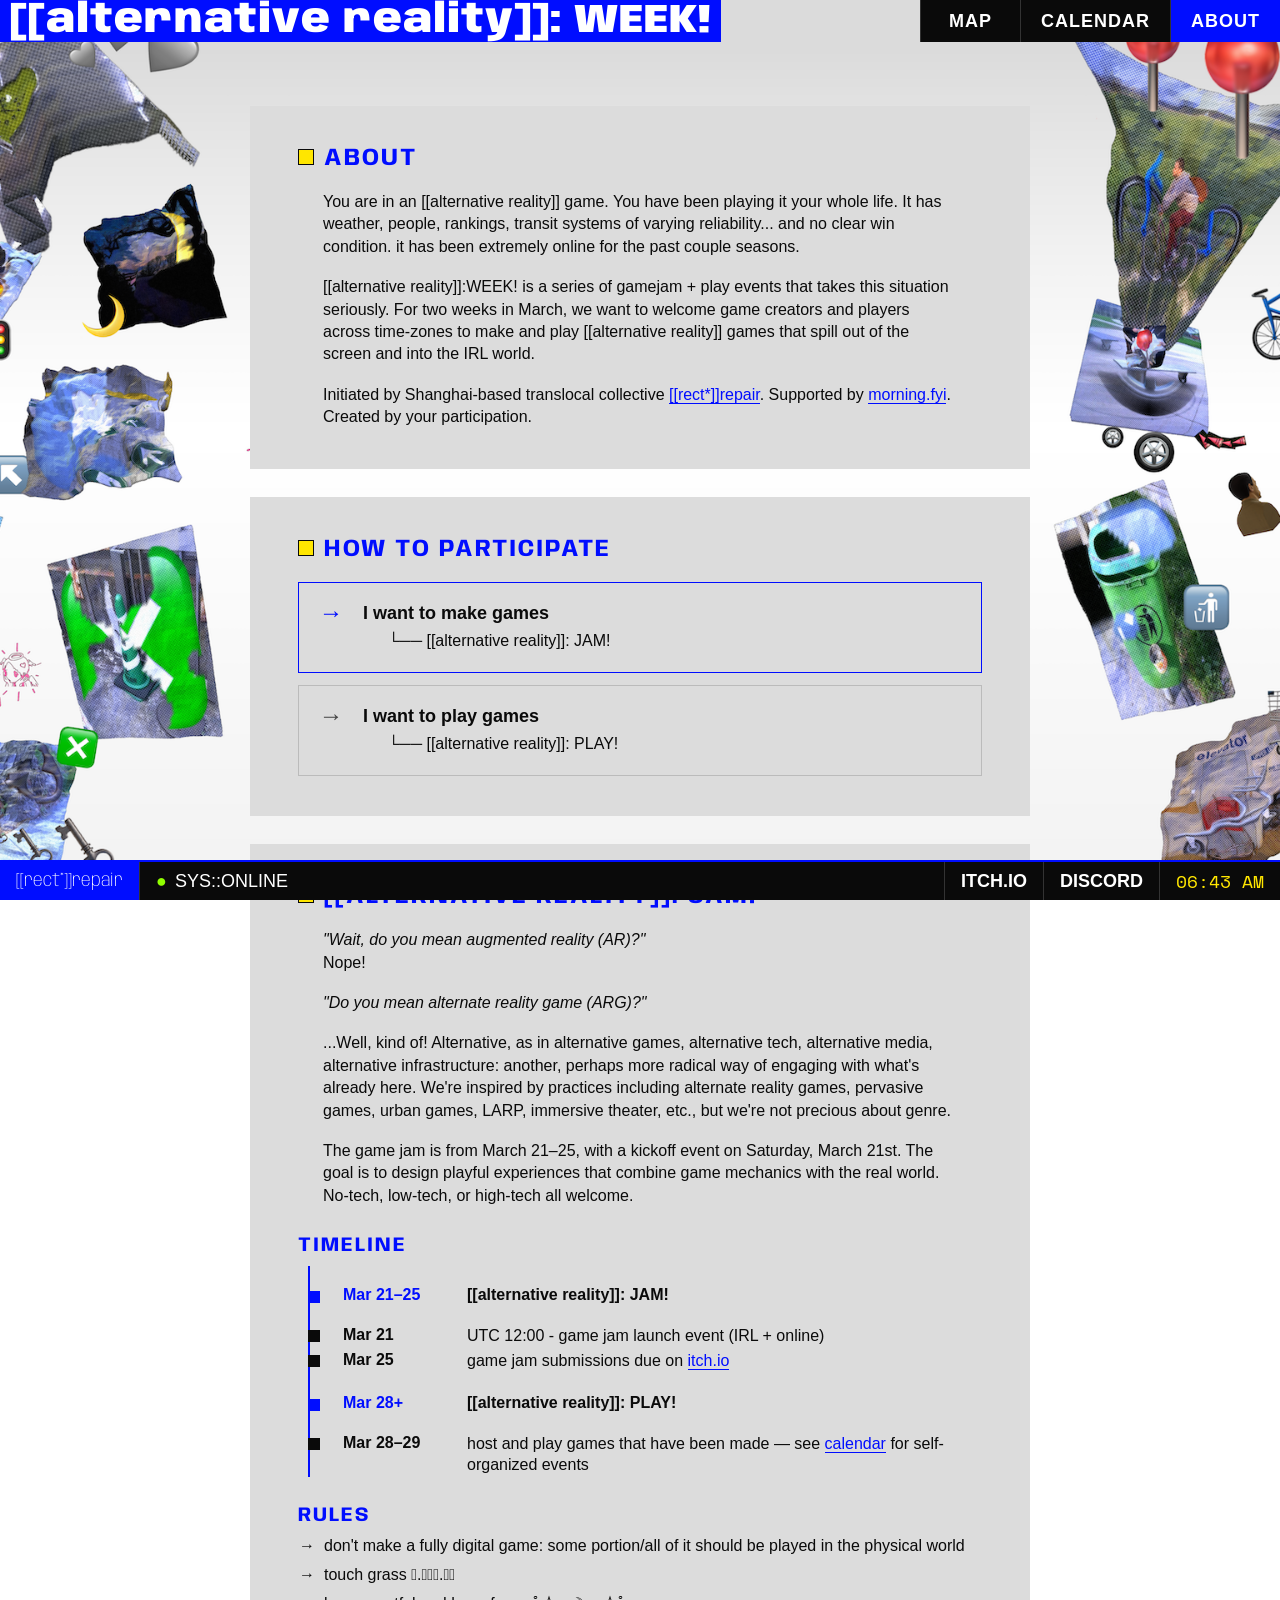
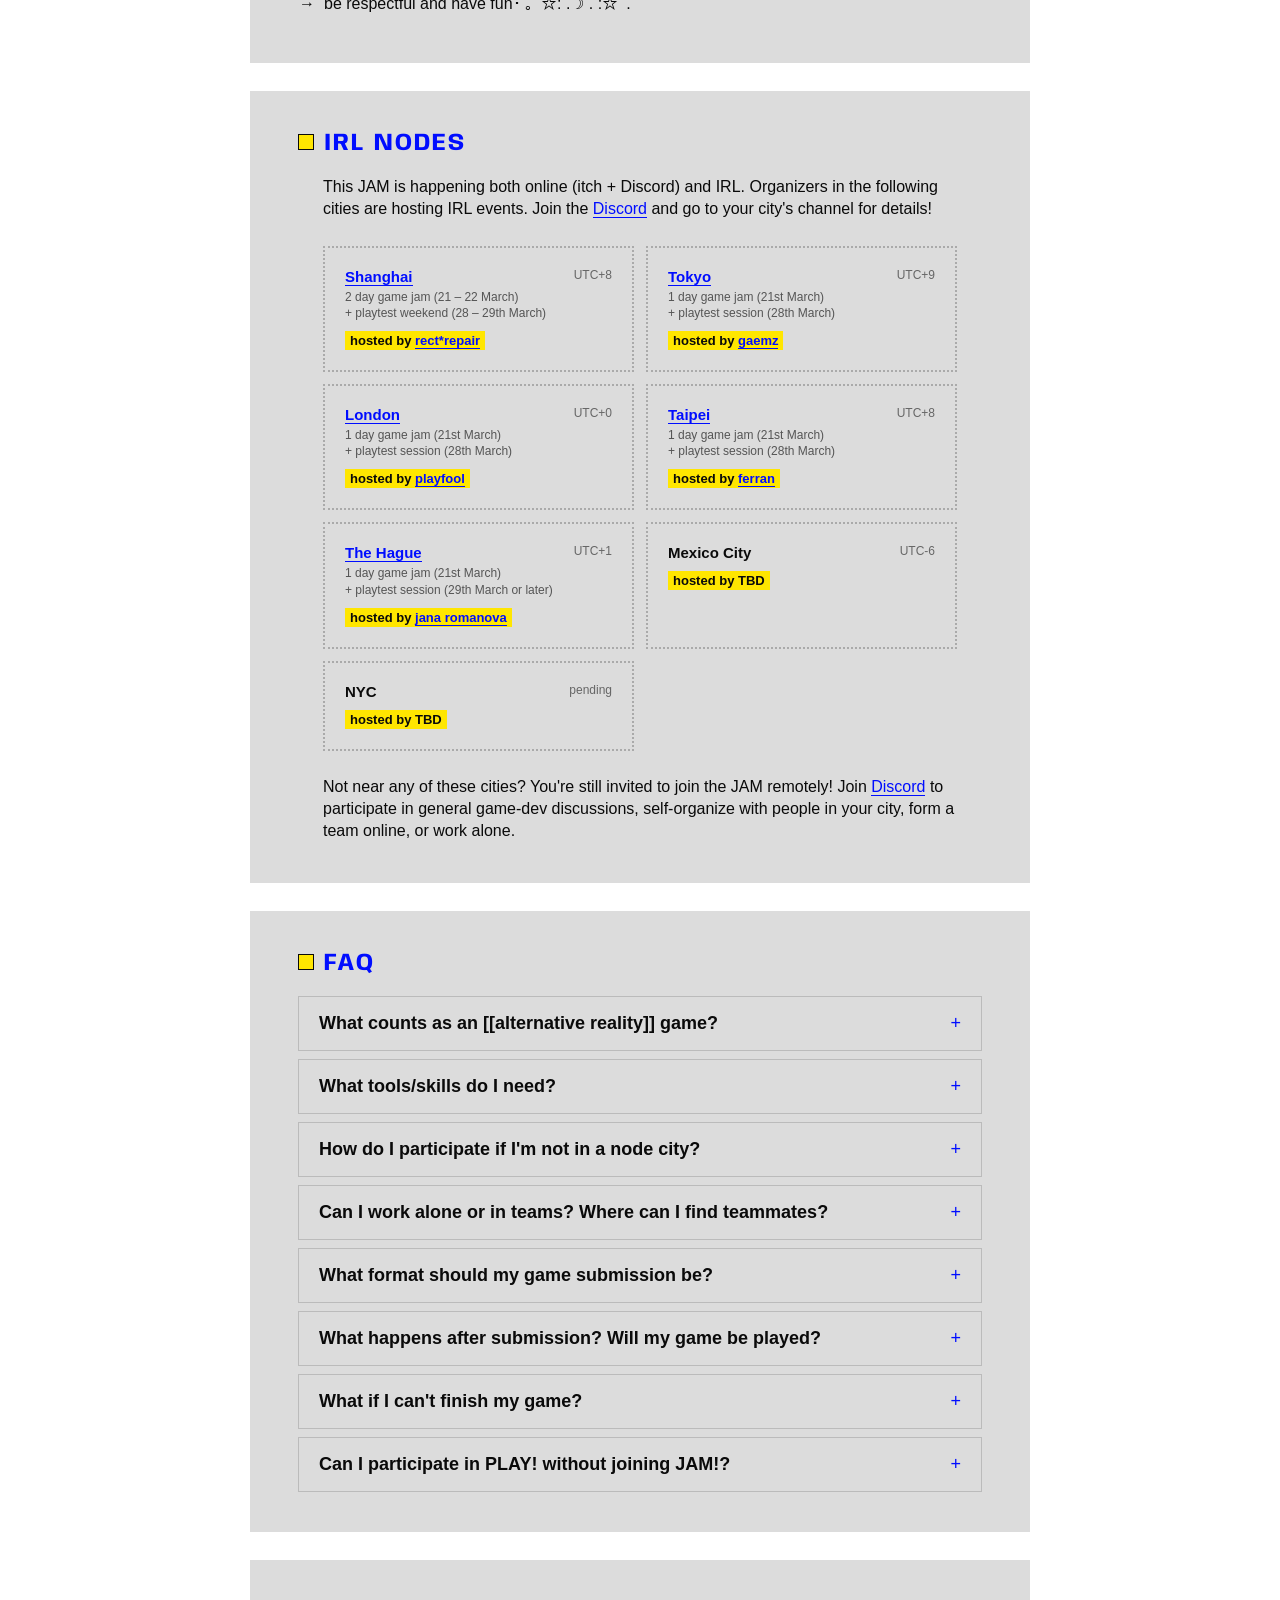
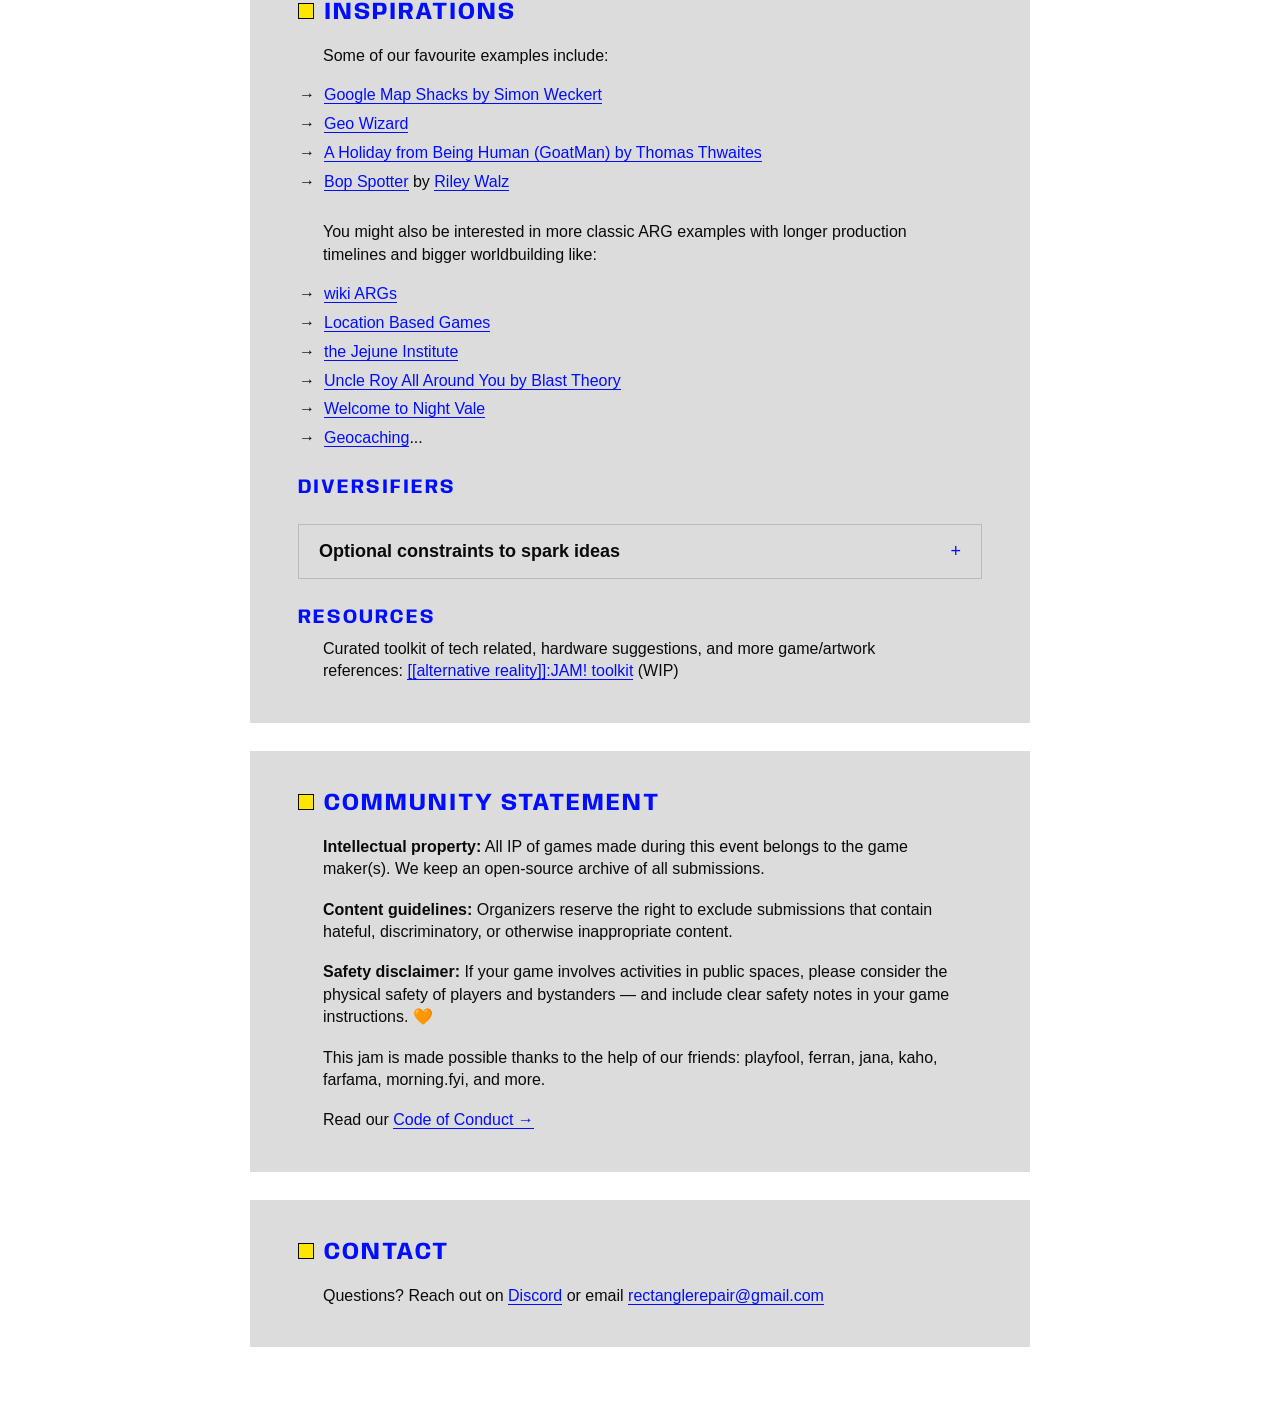
==== commit d7aebd55: "update coc" ====
--- a/about.html
+++ b/about.html
@@ -287,6 +287,7 @@
                         game instructions. 🧡</p>
                     <p>This jam is made possible thanks to the help of our friends: playfool, ferran, jana, kaho,
                         farfama, morning.fyi, and more.</p>
+                    <p>Read our <a href="code-of-conduct.html">Code of Conduct →</a></p>
                 </section>
 
                 <section class="about-section">
@@ -349,6 +350,7 @@
                         game instructions. 🧡</p>
                     <p>This jam is made possible thanks to the help of our friends: playfool, ferran, jana, kaho,
                         farfama, morning.fyi, and more.</p>
+                    <p>Read our <a href="code-of-conduct.html">Code of Conduct →</a></p>
                 </section>
 
                 <section class="about-section">
--- a/css/about.css
+++ b/css/about.css
@@ -506,7 +506,7 @@
     .about-section .timeline-item {
         padding-left: 12px;
         margin-left: 0;
-        gap: 2px;
+        gap: 24px;
     }
 
     .about-section .timeline-date {
@@ -520,7 +520,7 @@
 
     .about-section .timeline-sub-item {
         font-size: 14px;
-        gap: 2px;
+        gap: 24px;
         padding-left: 12px;
         margin-left: 0;
     }
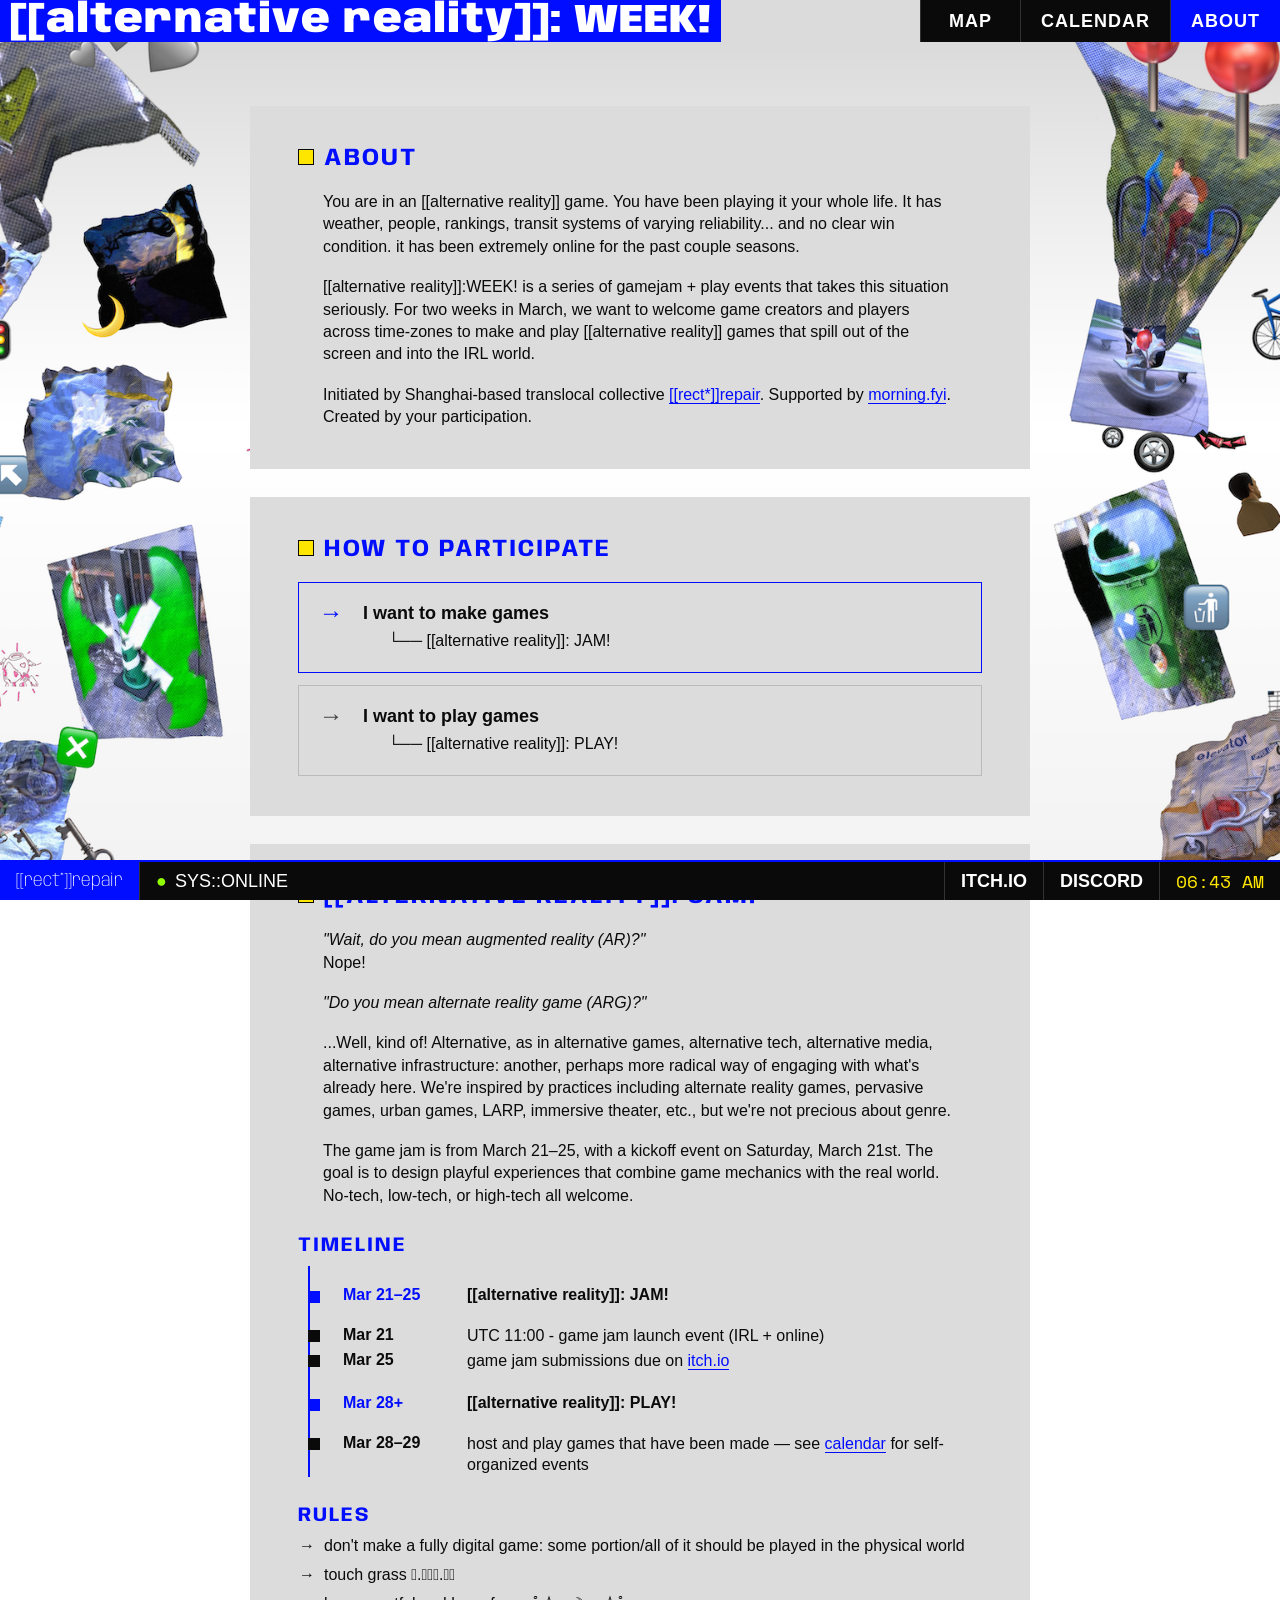
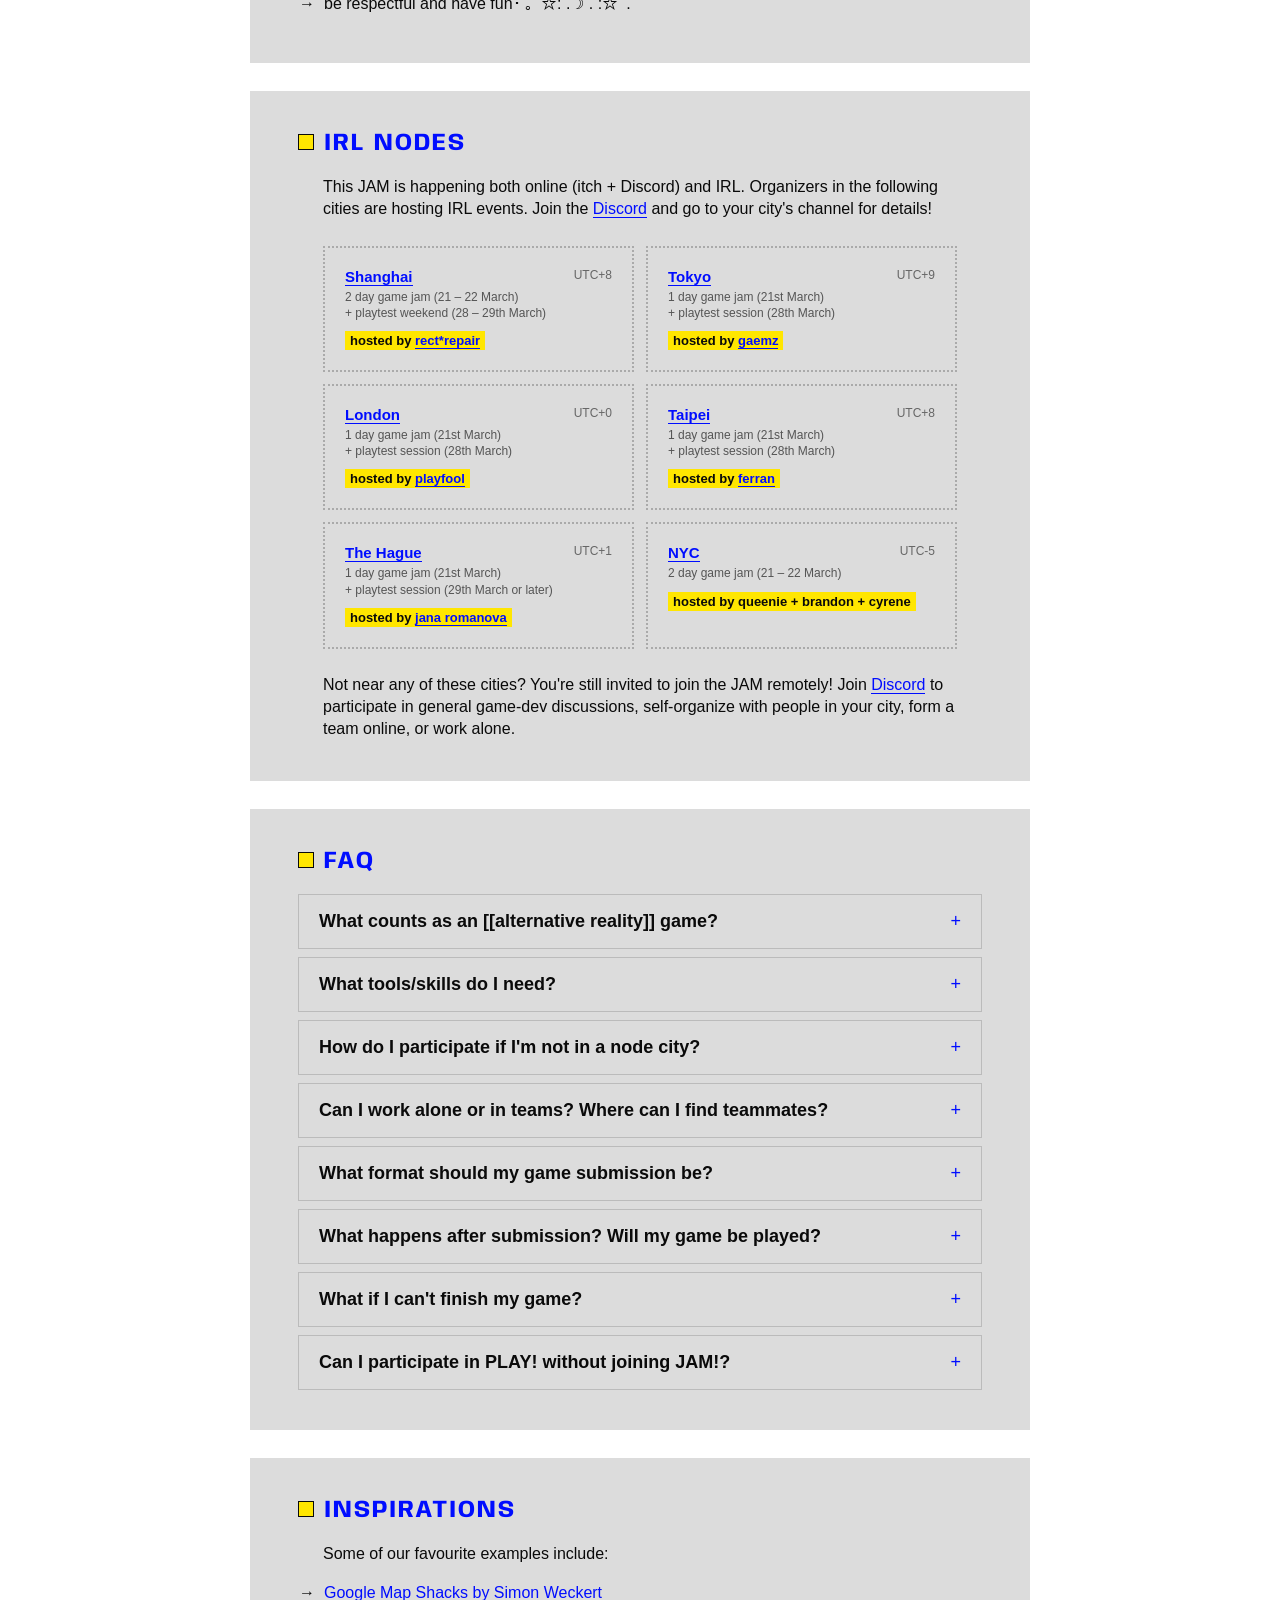
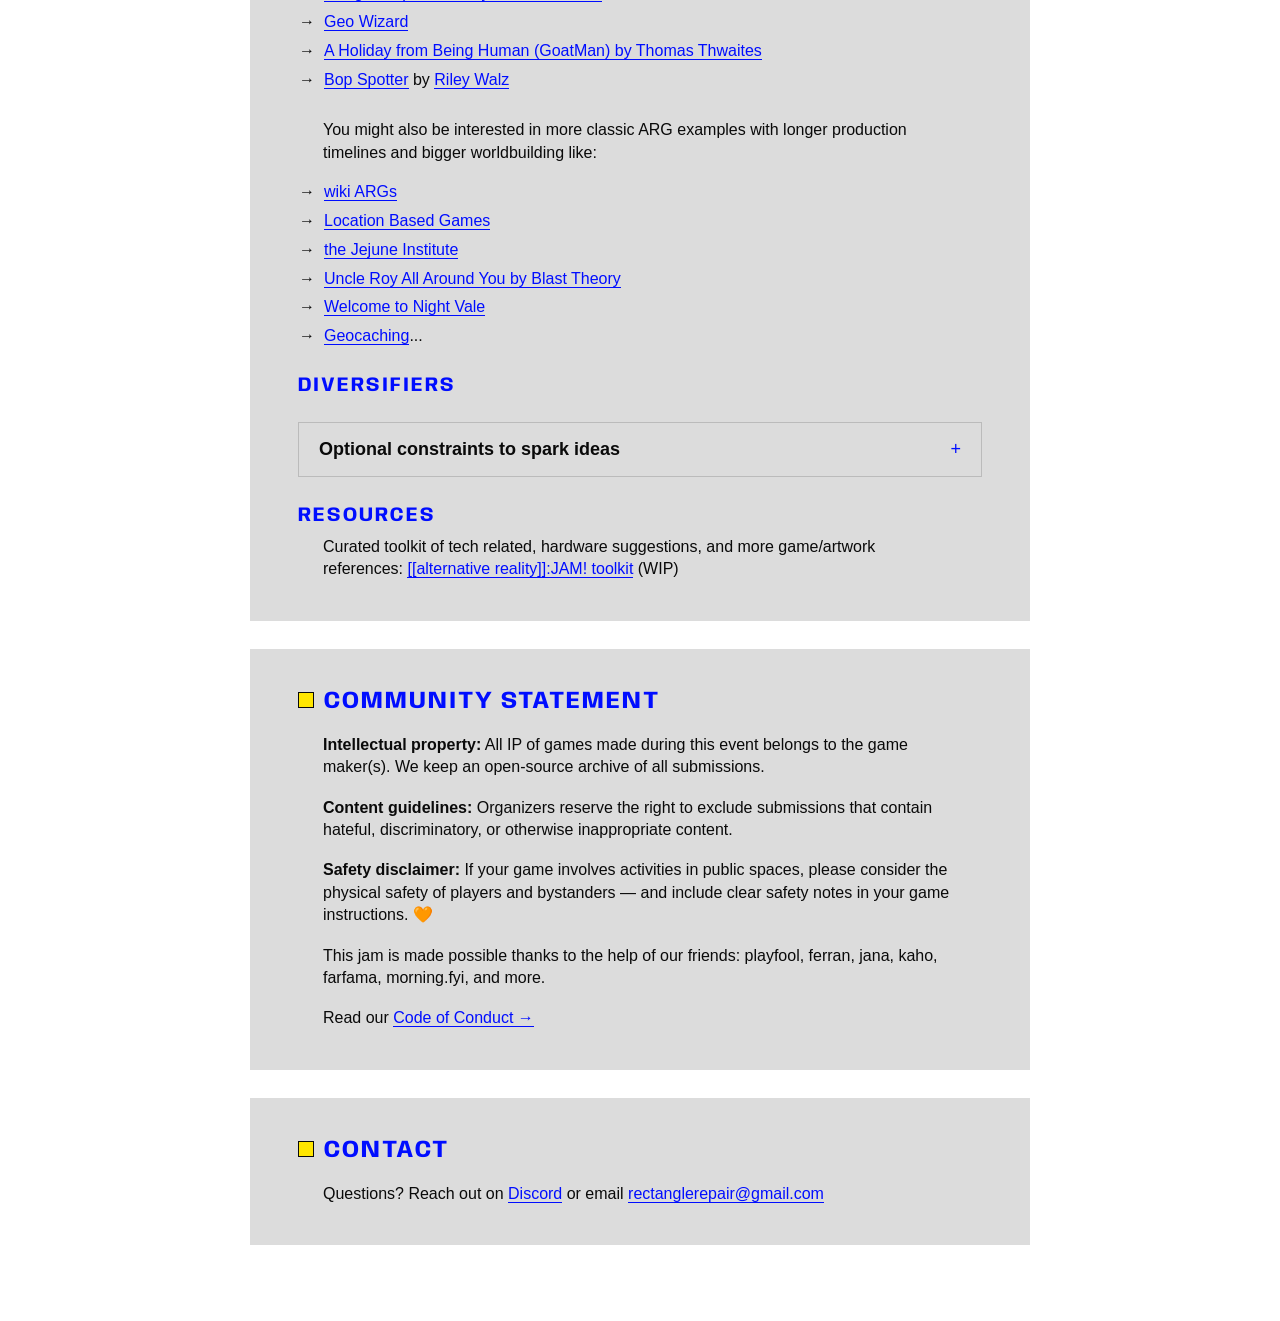
==== commit 8124c151: "edit kickoff time" ====
--- a/about.html
+++ b/about.html
@@ -84,12 +84,12 @@
                         </div>
                         <div class="timeline-sub-item">
                             <div class="timeline-date">Mar 21</div>
-                            <div class="timeline-content">UTC 12:00 - game jam launch event (IRL + online) </div>
+                            <div class="timeline-content">UTC 11:00 - game jam launch event (IRL + online) </div>
                         </div>
                         <div class="timeline-sub-item">
                             <div class="timeline-date">Mar 25</div>
                             <div class="timeline-content">game jam submissions due on <a
-                                    href="https://itch.io/jam/alternative-reality-week">itch.io</a></div>
+                                    href="https://itch.io/jam/alternative-reality-jam">itch.io</a></div>
                         </div>
                         <div class="timeline-item">
                             <div class="timeline-date">Mar 28+</div>
@@ -186,7 +186,8 @@
                         </details>
                         <details class="faq-item">
                             <summary>Can I participate in PLAY! without joining JAM!?</summary>
-                            <p>Yes! PLAY! is open to everyone. Join discord and go to #host-and-join games. Also keep an eye out on the <a href="calendar.html">calendar</a> for self-organized events</p>
+                            <p>Yes! PLAY! is open to everyone. Join discord and go to #host-and-join games. Also keep an
+                                eye out on the <a href="calendar.html">calendar</a> for self-organized events</p>
                         </details>
                     </div>
                 </section>
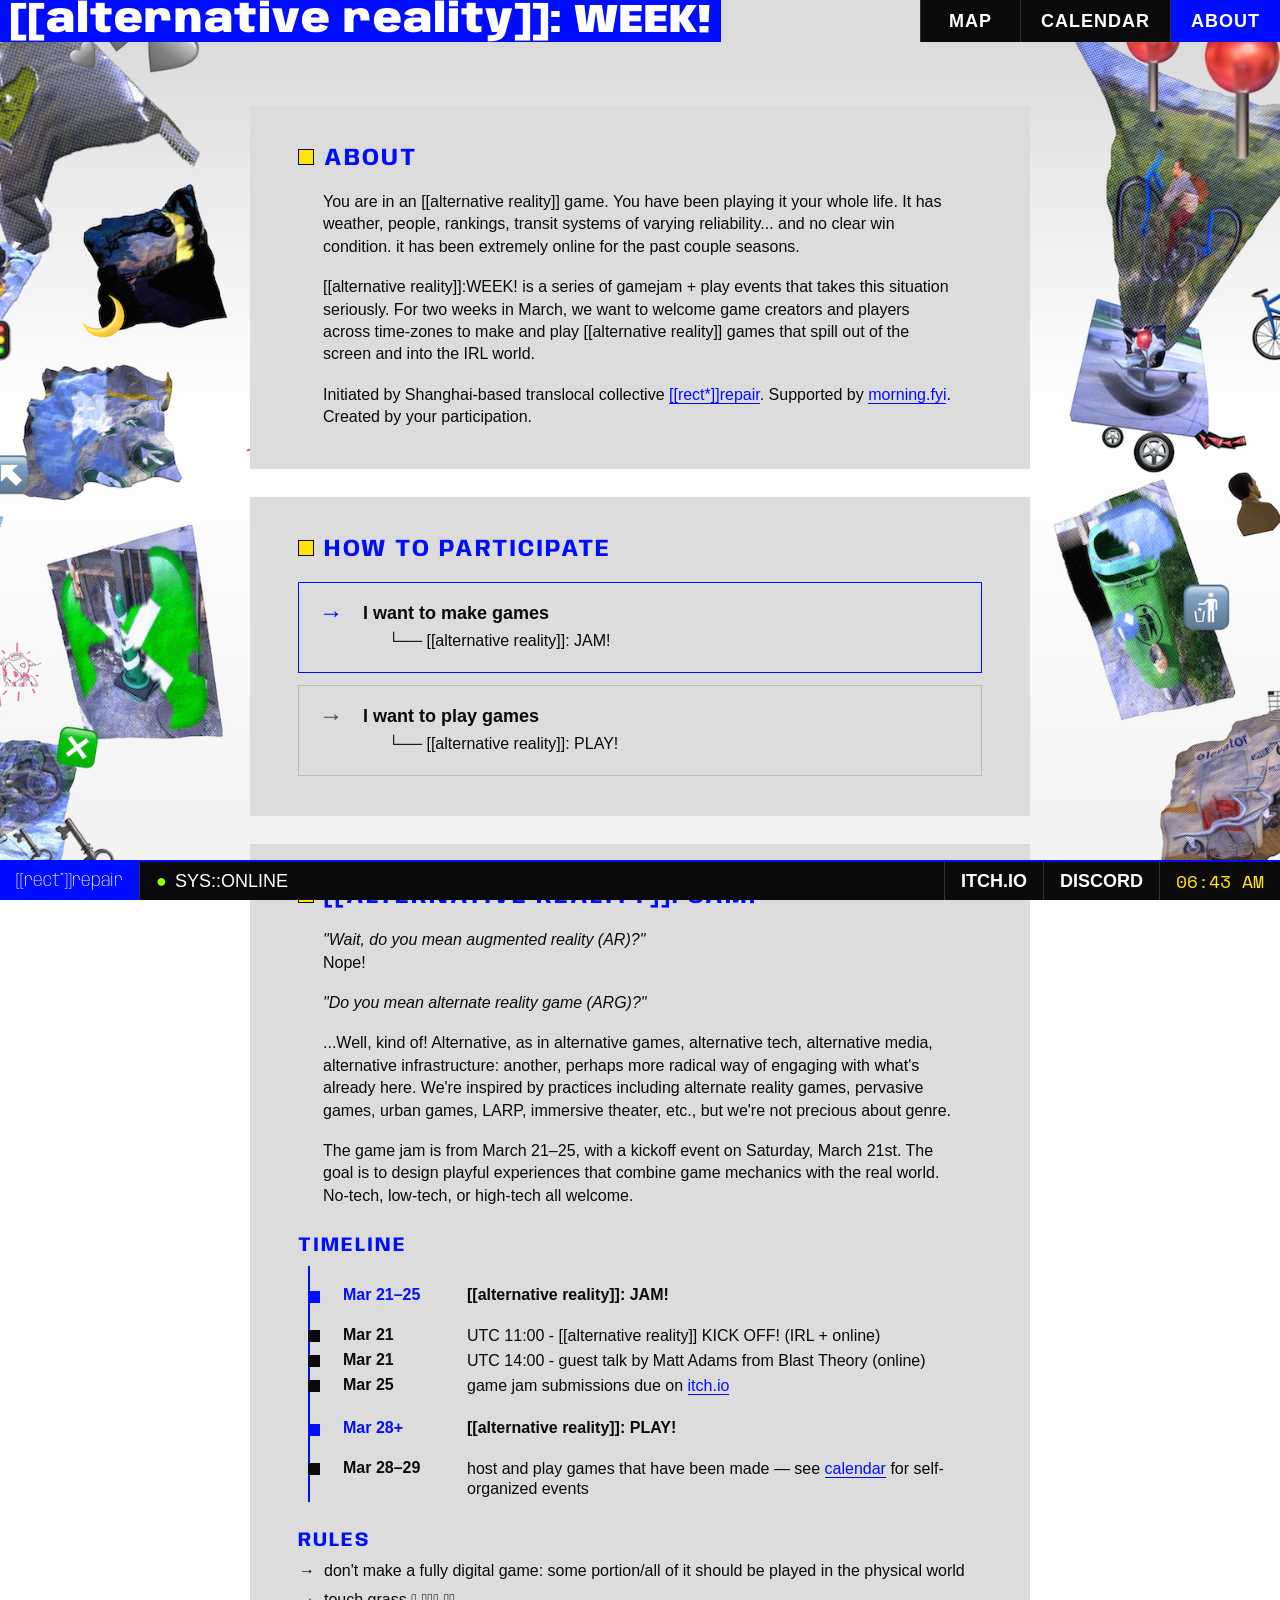
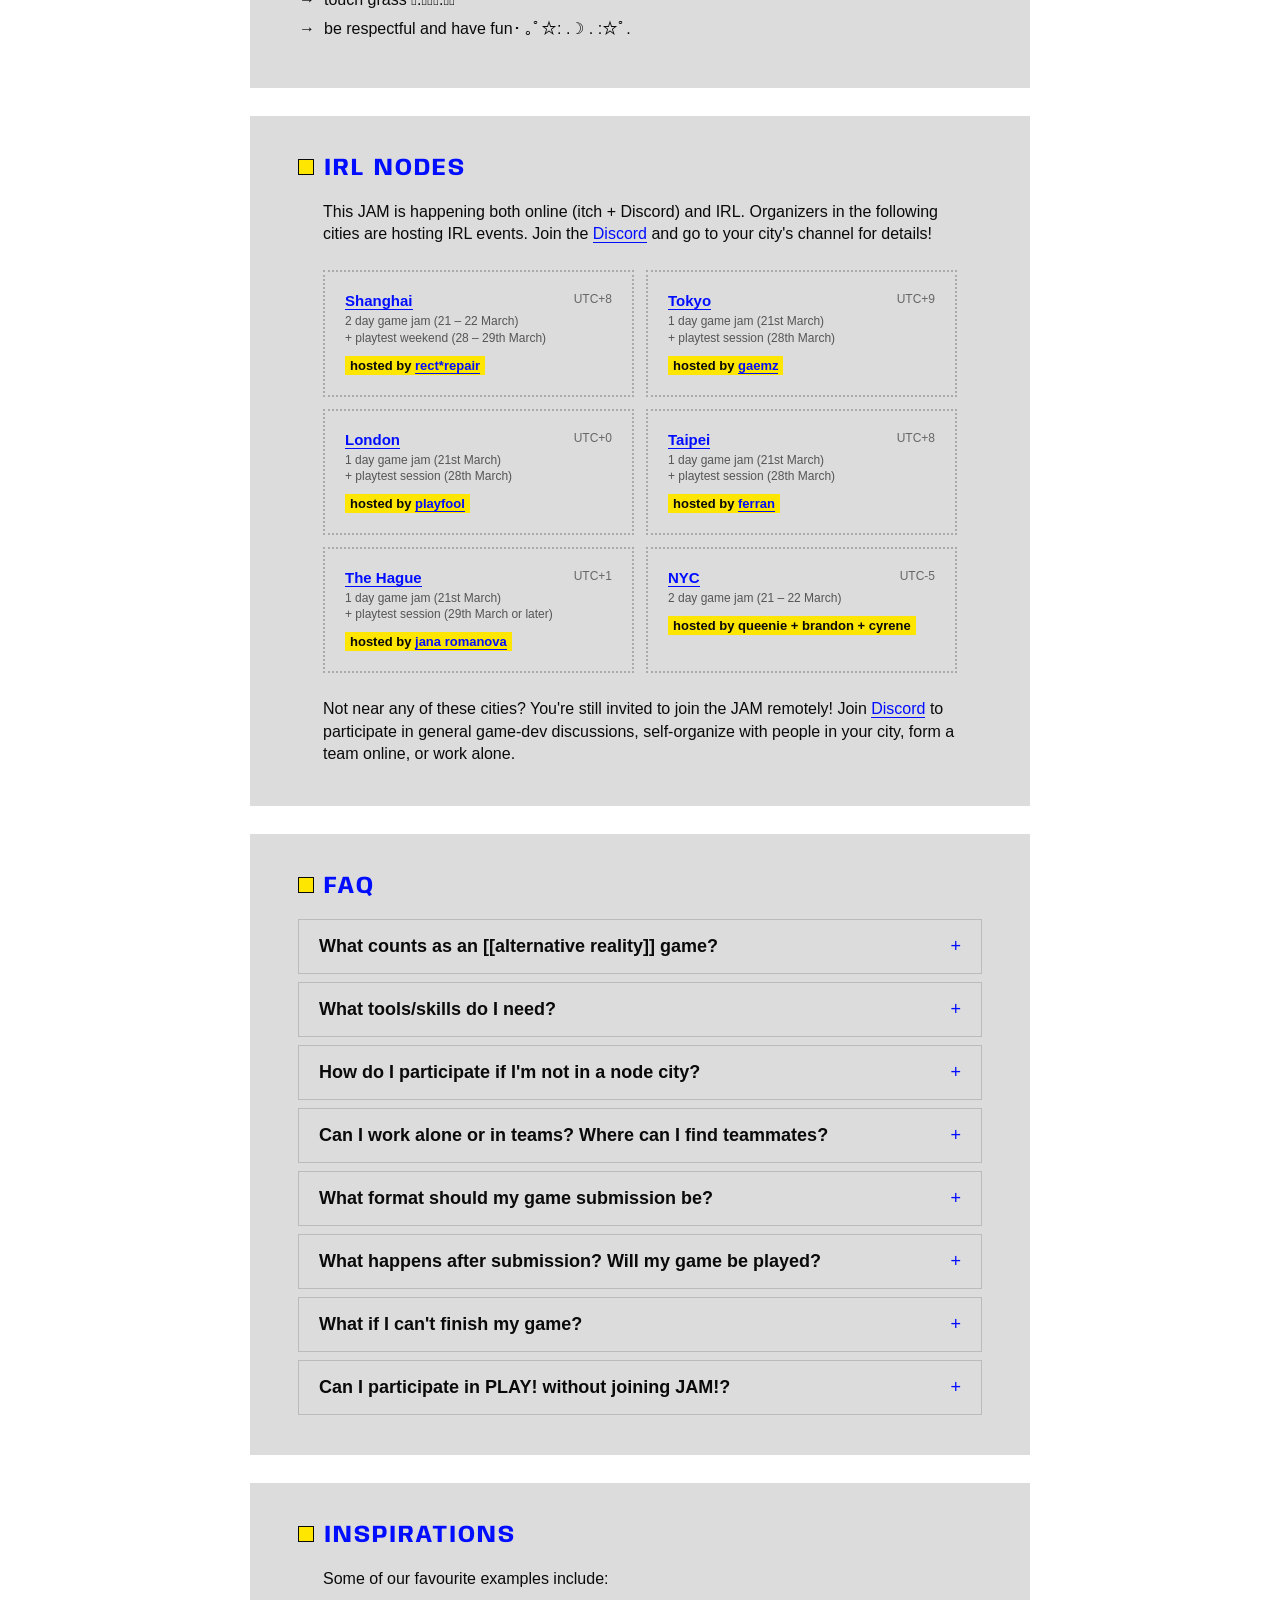
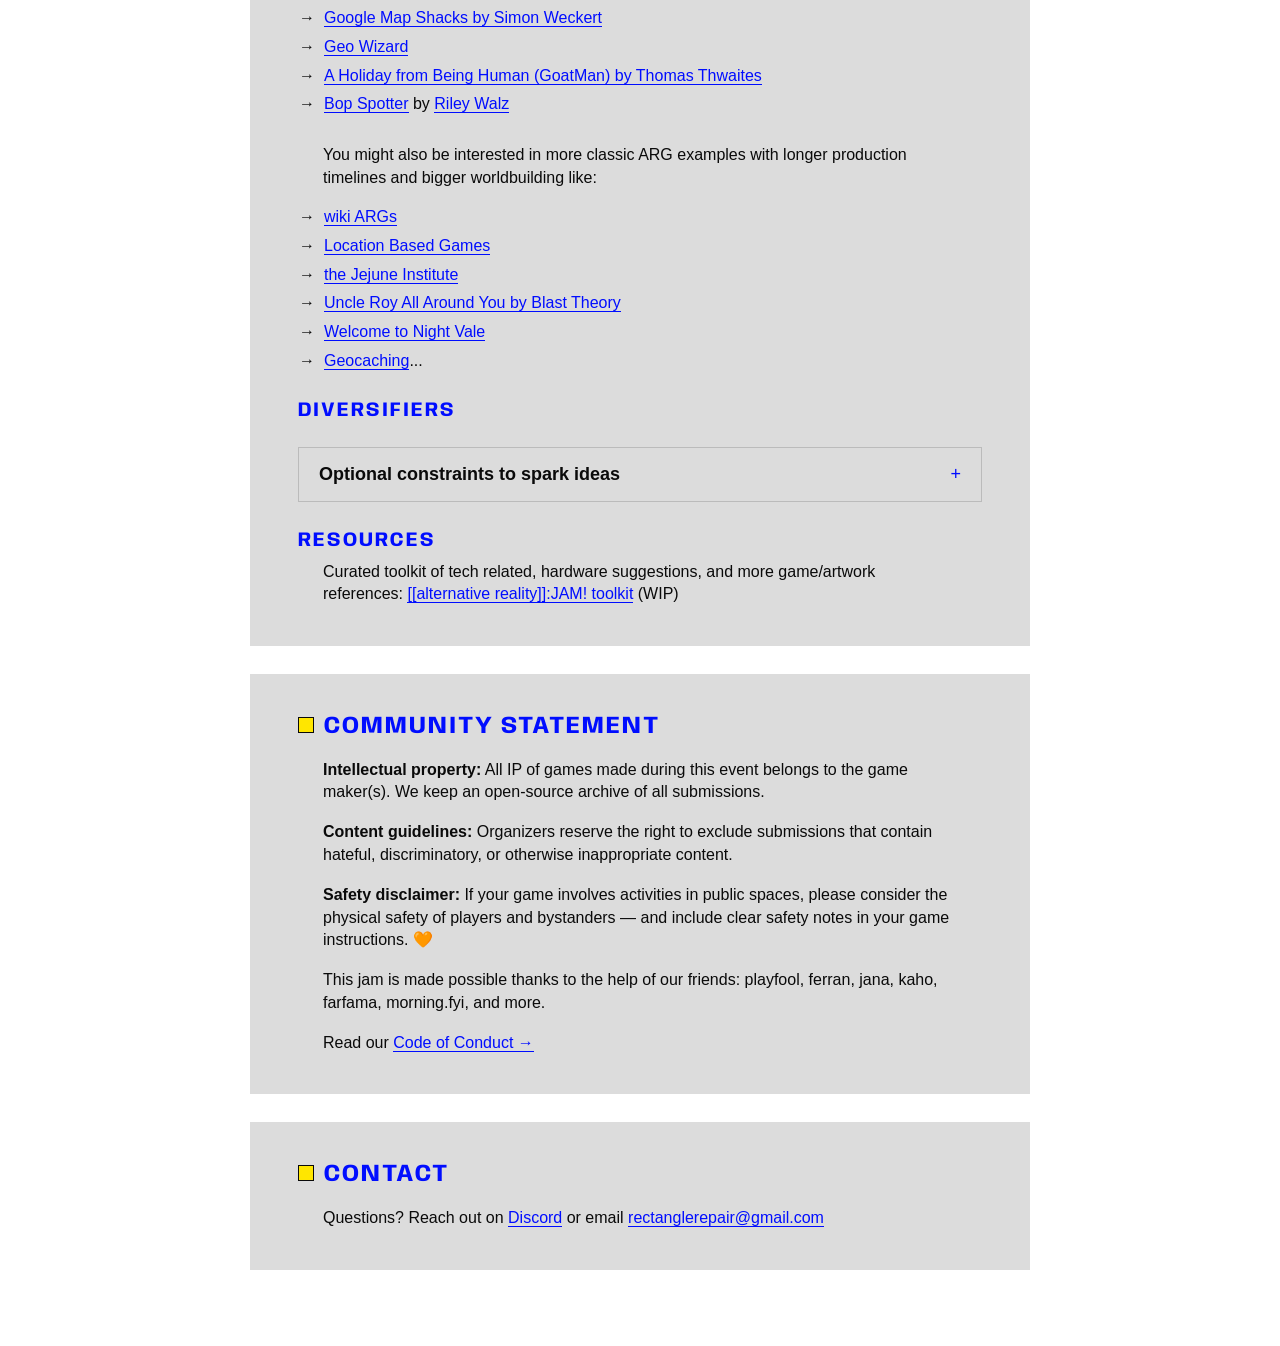
==== commit dd1a8eaf: "add blast theory talk" ====
--- a/about.html
+++ b/about.html
@@ -84,7 +84,13 @@
                         </div>
                         <div class="timeline-sub-item">
                             <div class="timeline-date">Mar 21</div>
-                            <div class="timeline-content">UTC 11:00 - game jam launch event (IRL + online) </div>
+                            <div class="timeline-content">UTC 11:00 - [[alternative reality]] KICK OFF! (IRL + online)
+                            </div>
+                        </div>
+                        <div class="timeline-sub-item">
+                            <div class="timeline-date">Mar 21</div>
+                            <div class="timeline-content">UTC 14:00 - guest talk by Matt Adams from Blast Theory
+                                (online)</div>
                         </div>
                         <div class="timeline-sub-item">
                             <div class="timeline-date">Mar 25</div>
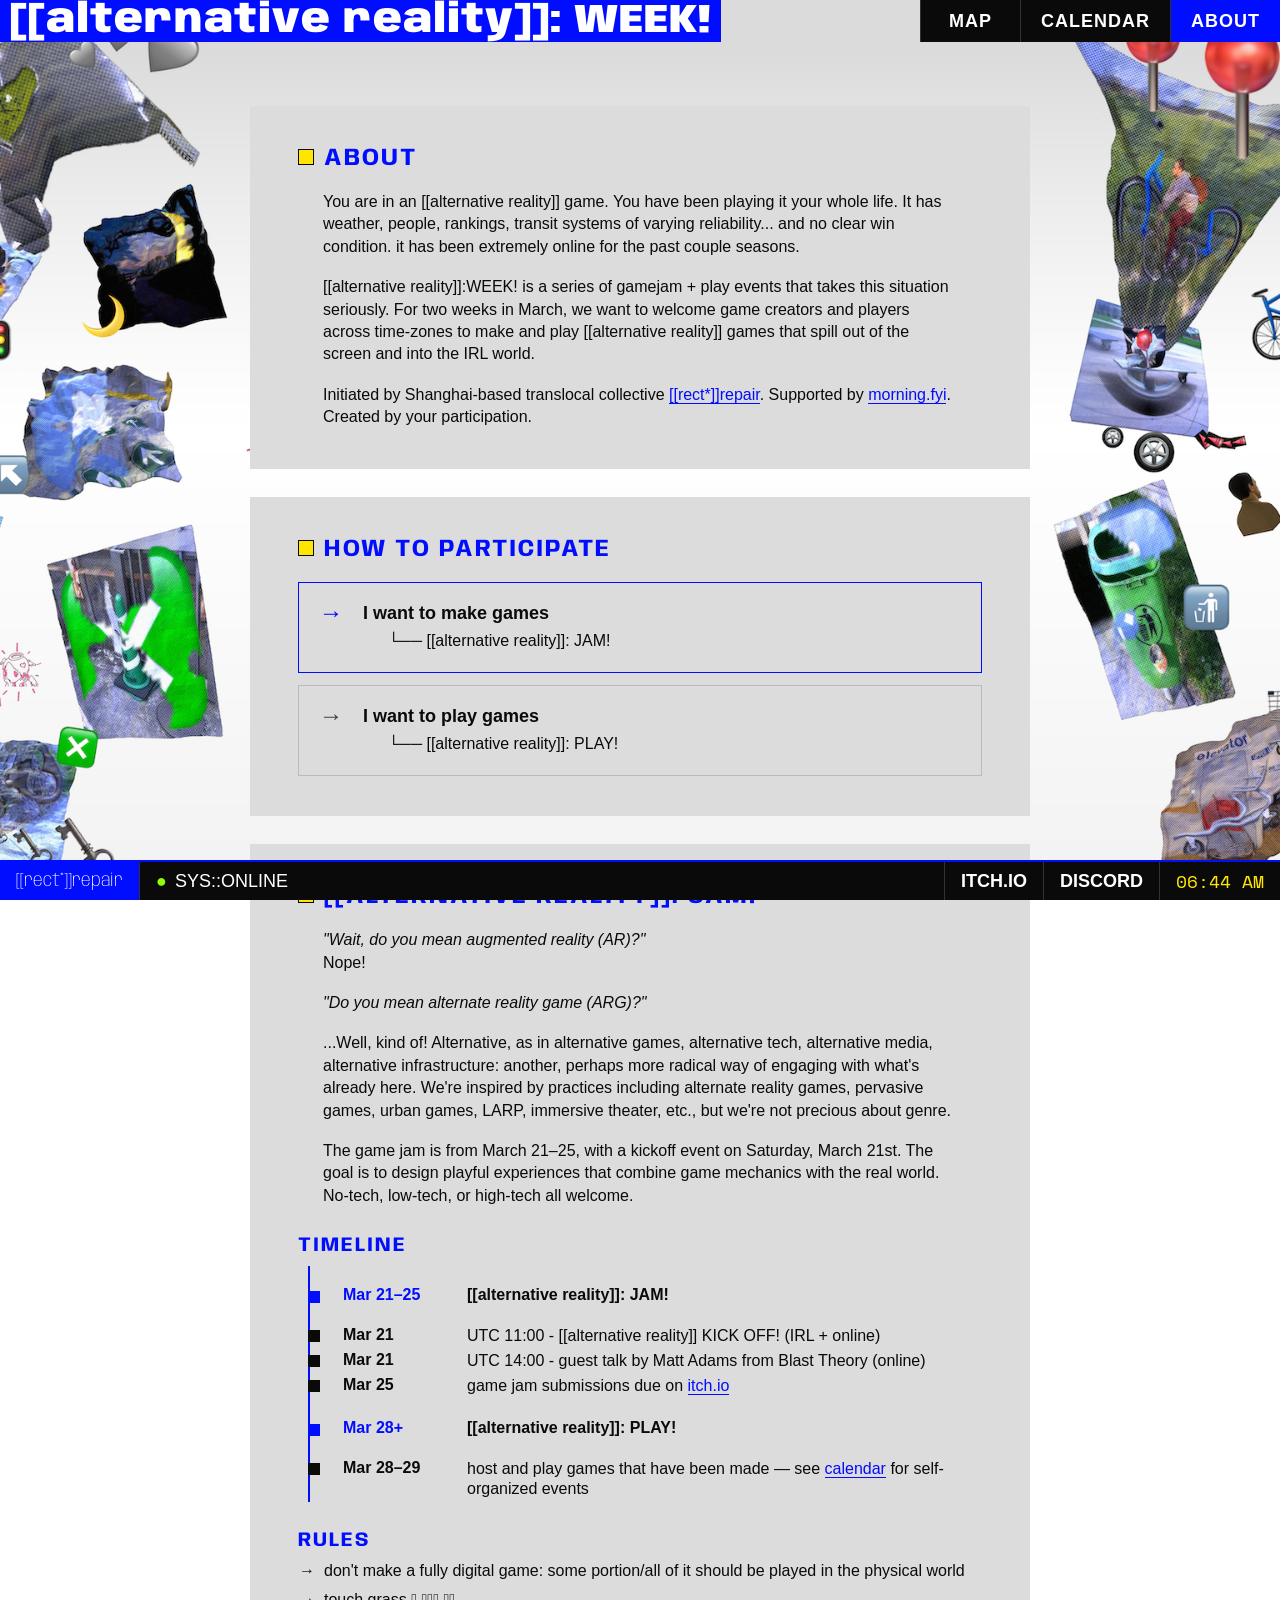
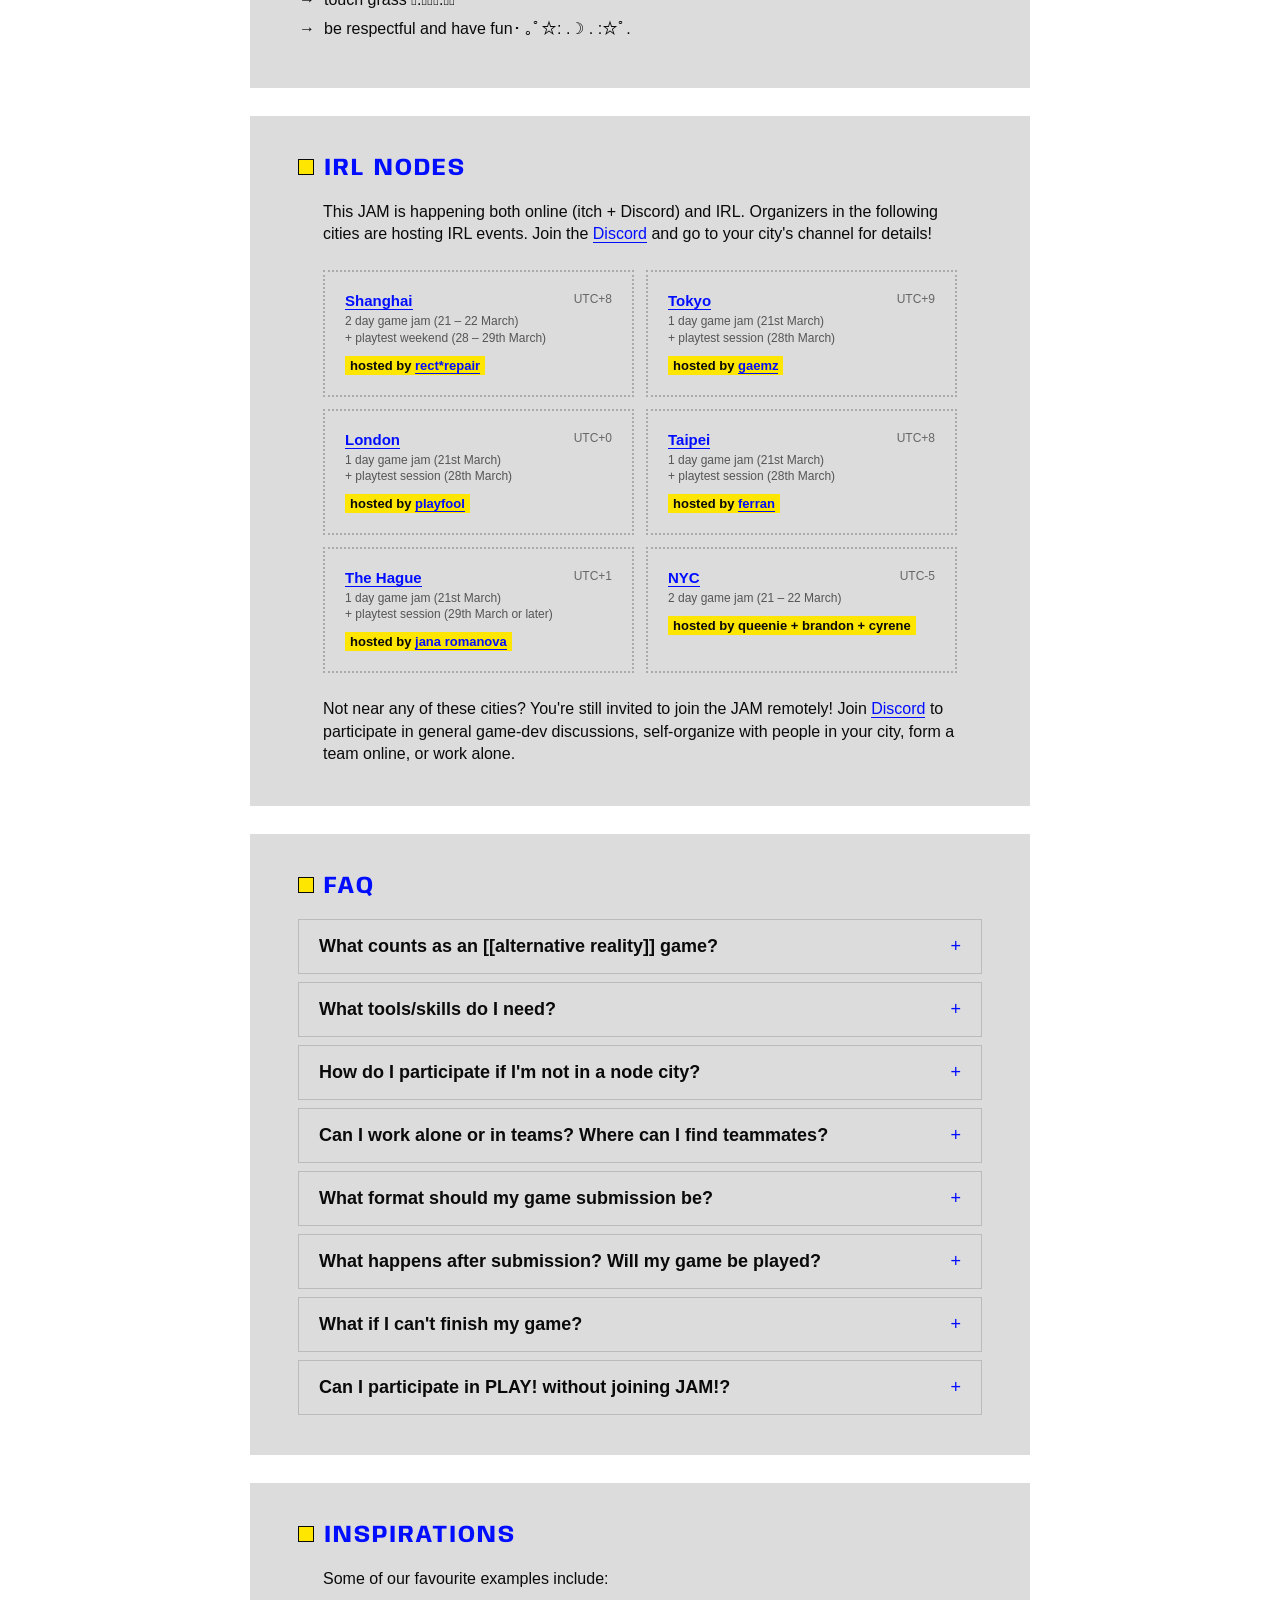
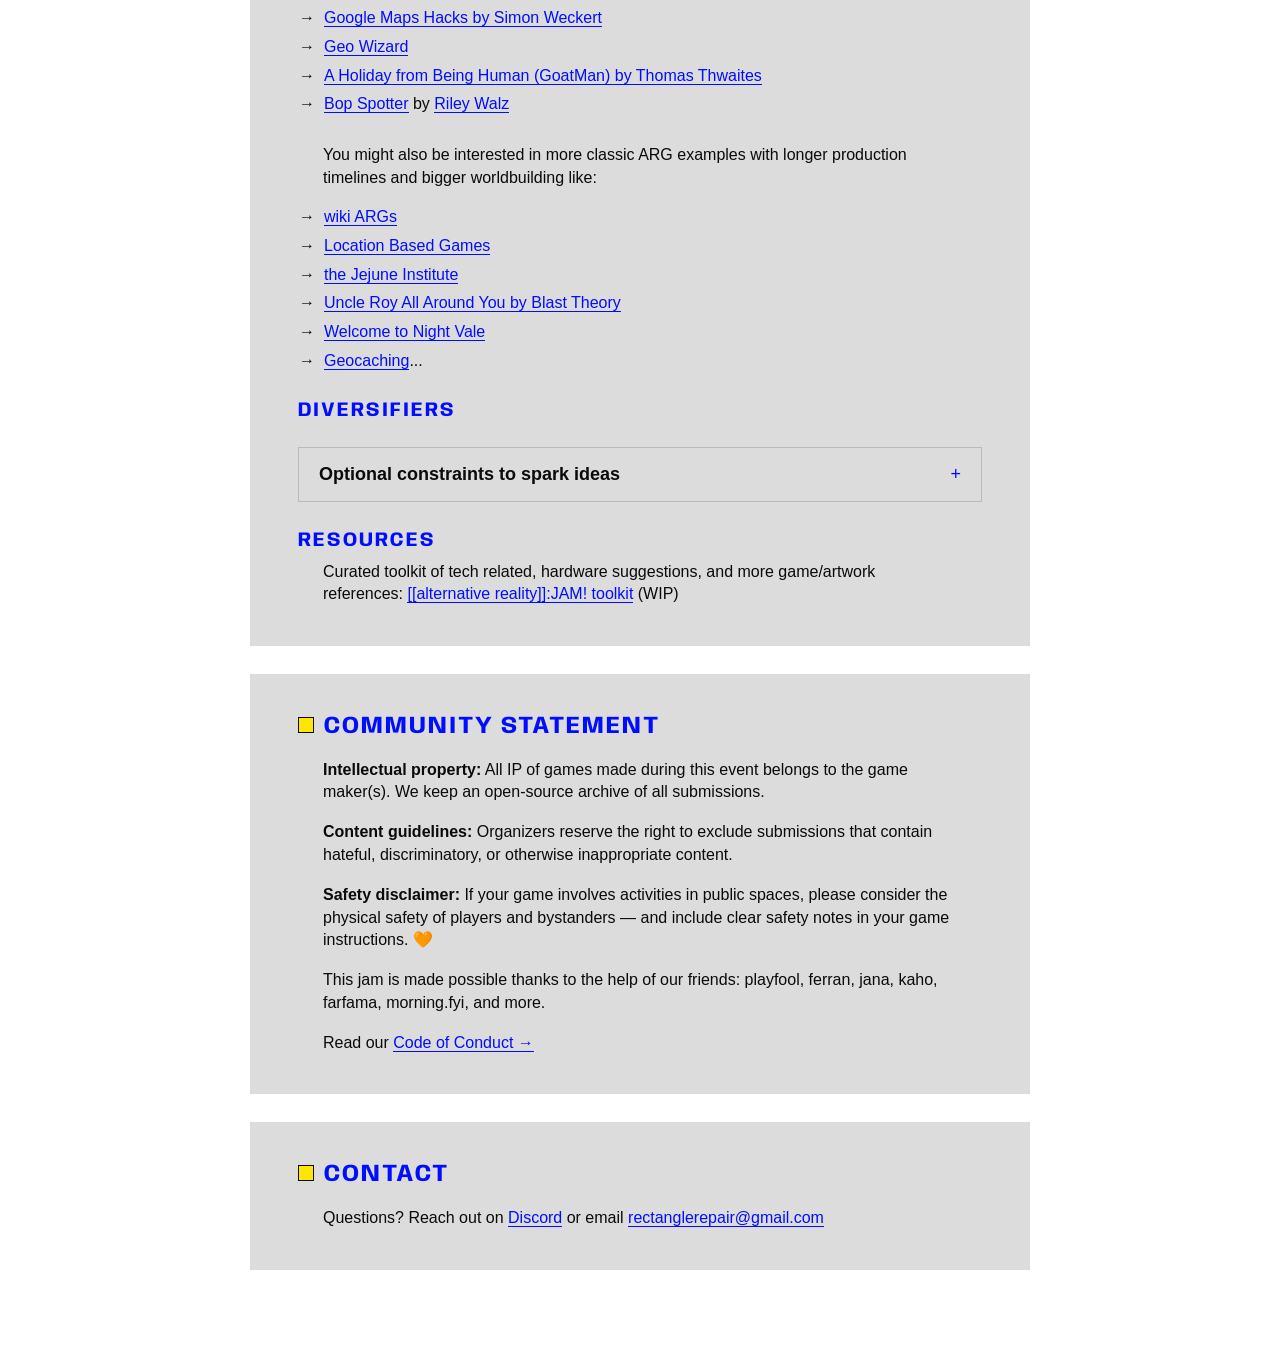
==== commit 8f6b993d: "fix typo" ====
--- a/about.html
+++ b/about.html
@@ -203,7 +203,7 @@
                     <p>Some of our favourite examples include:</p>
                     <ul>
                         <li><a href="https://www.simonweckert.com/googlemapshacks.html" target="_blank"
-                                rel="noopener">Google Map Shacks by Simon Weckert</a></li>
+                                rel="noopener">Google Maps Hacks by Simon Weckert</a></li>
                         <li><a href="https://en.wikipedia.org/wiki/GeoWizard" target="_blank" rel="noopener">Geo
                                 Wizard</a></li>
                         <li><a href="https://www.thomasthwaites.com/a-holiday-from-being-human-goatman/" target="_blank"
